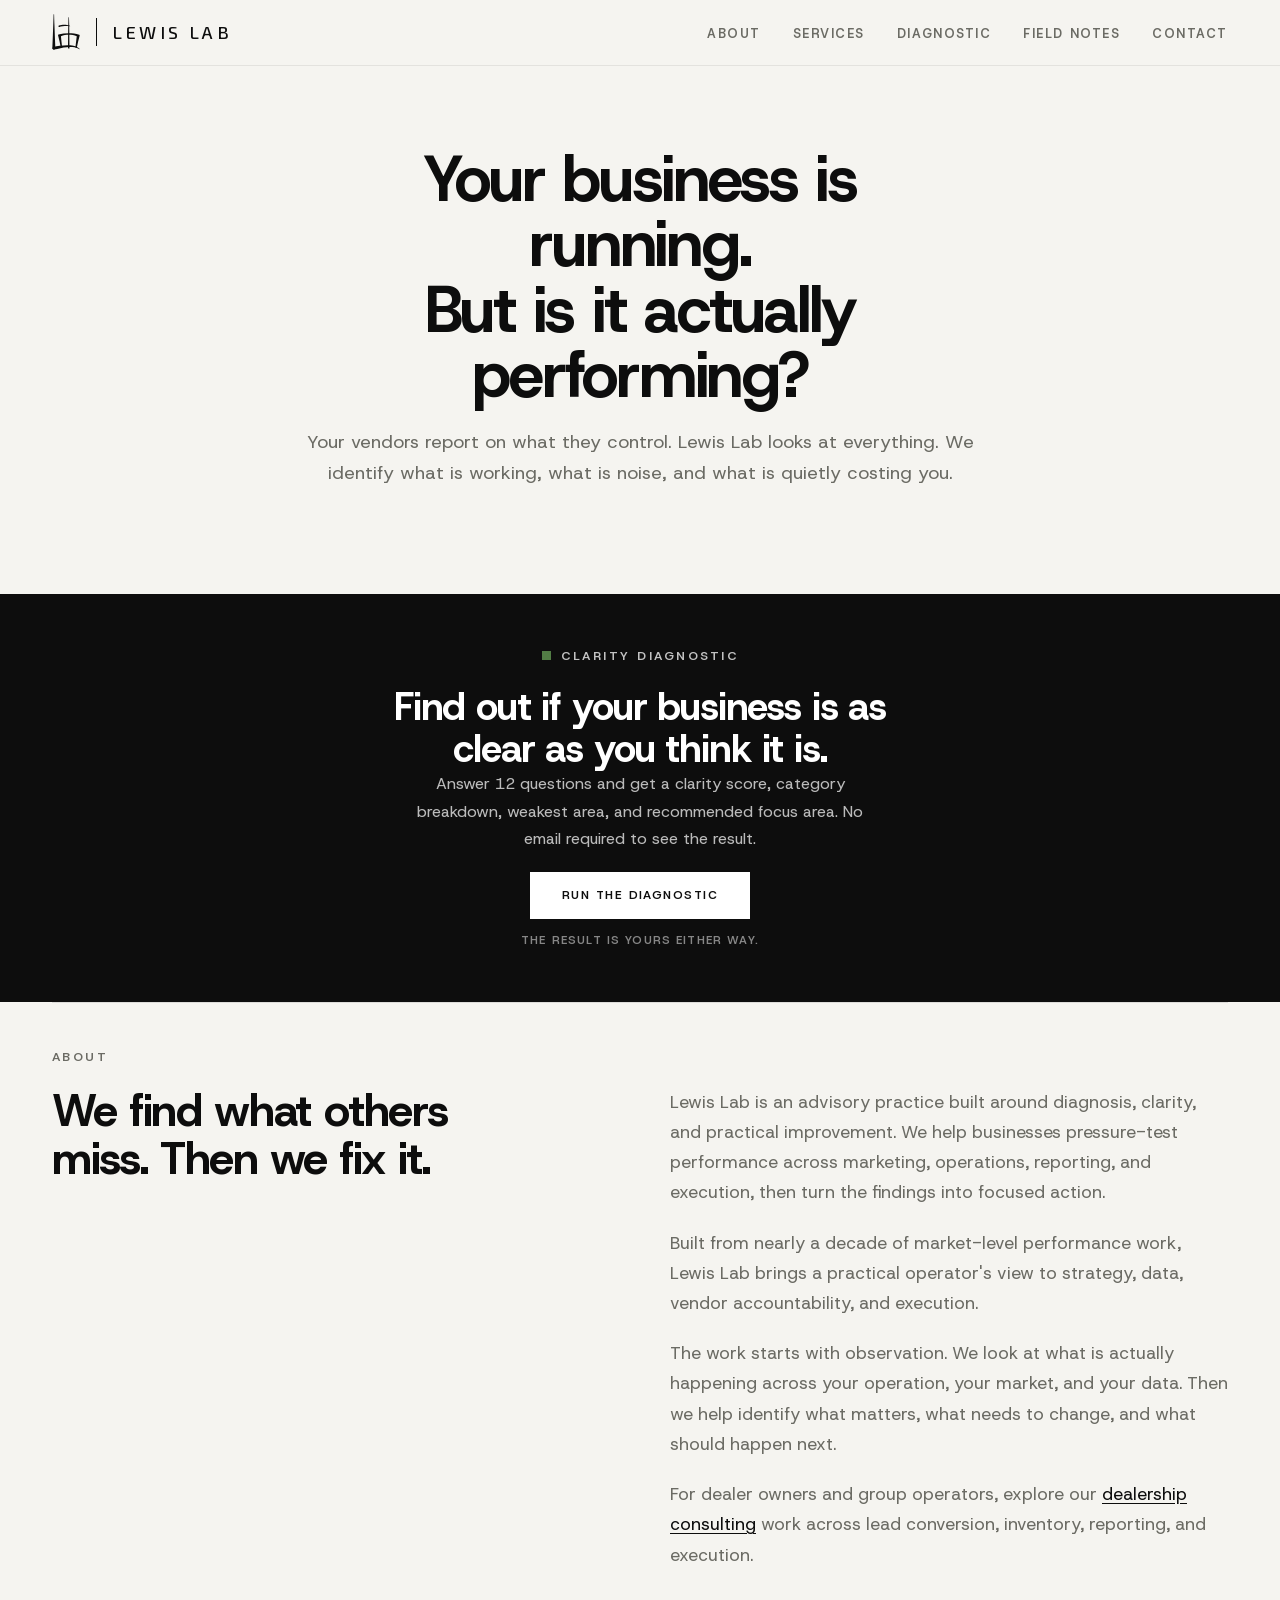
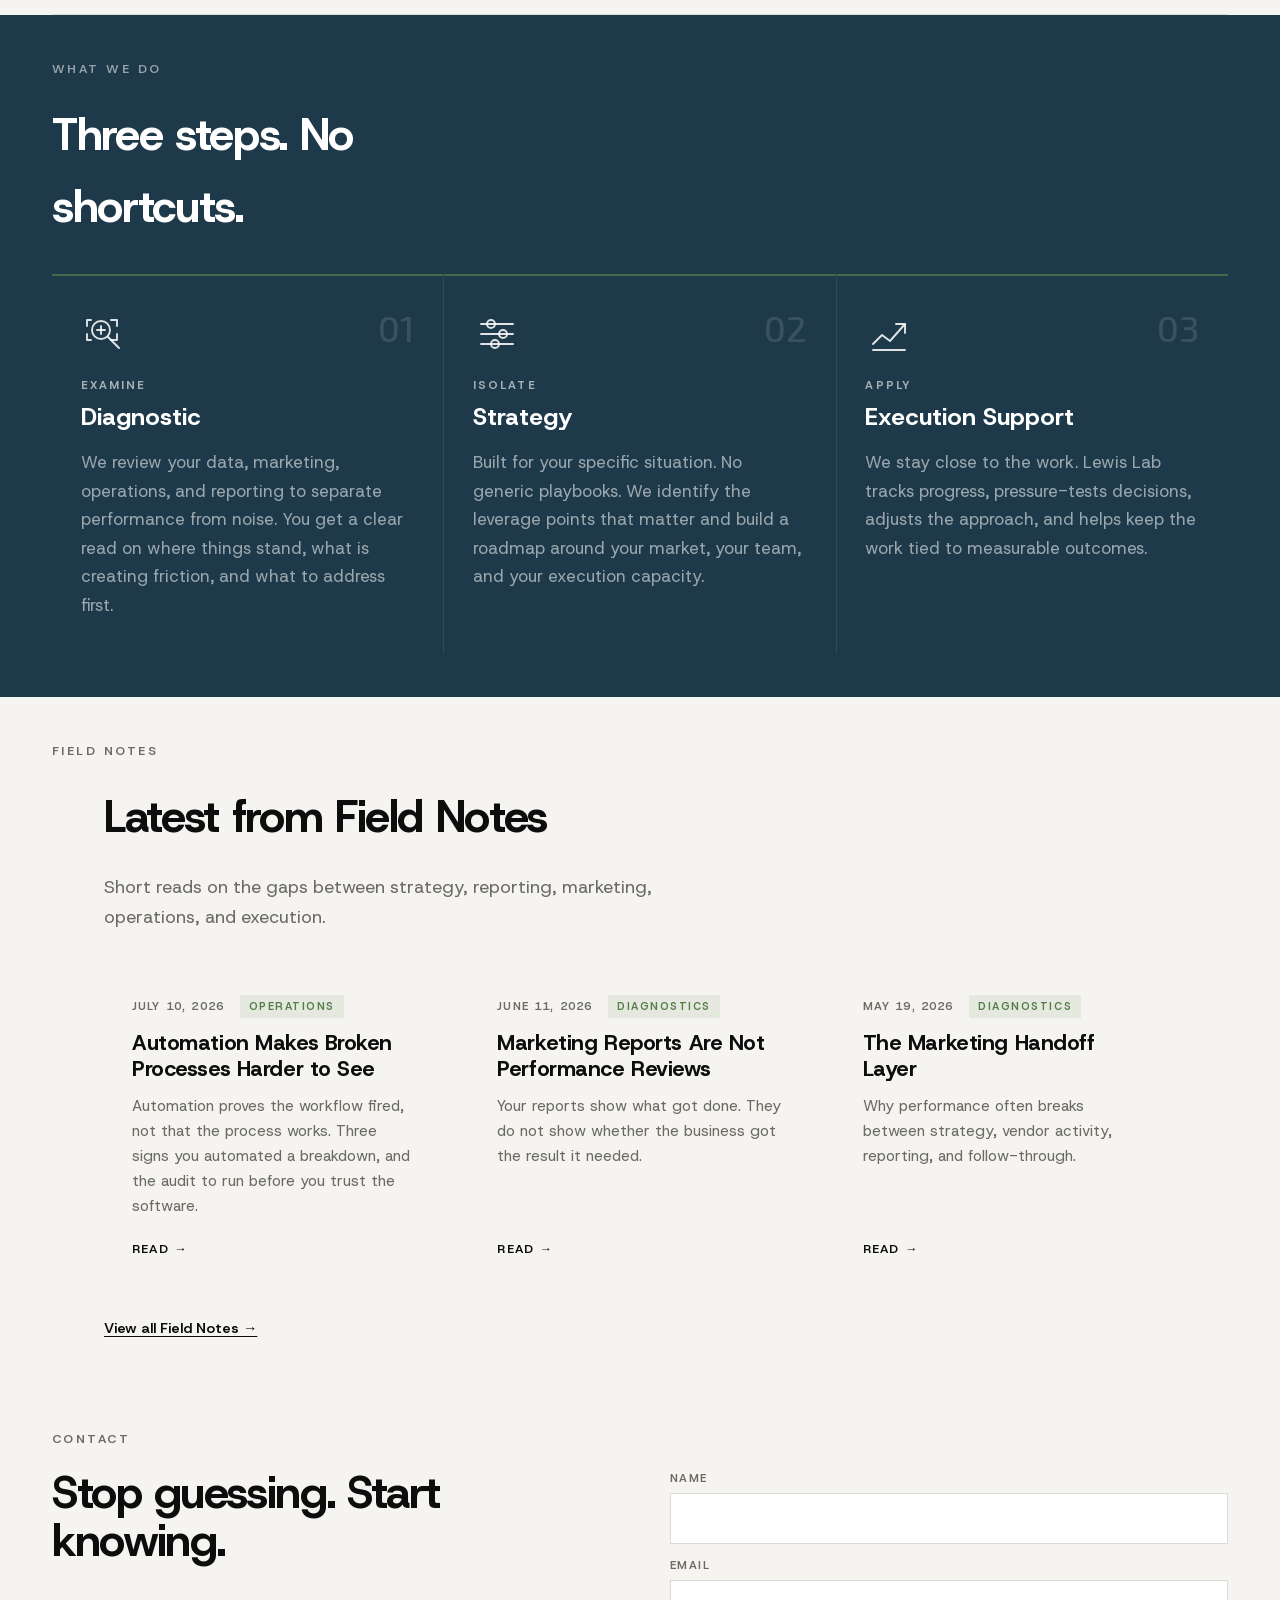
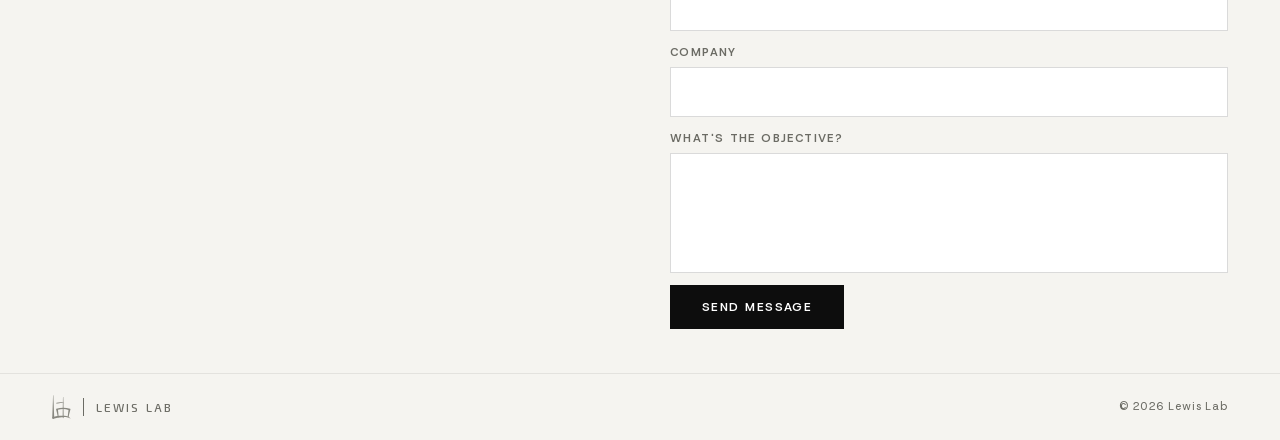
==== index.html @ ecd907cd "Publish CRM audit checklist and remove site-wide em dashes" ====
<!DOCTYPE html>
<html lang="en">
<head>
<!-- Google tag (gtag.js) -->
<script async src="https://www.googletagmanager.com/gtag/js?id=G-SXWQ0990PC"></script>
<script>
  window.dataLayer = window.dataLayer || [];
  function gtag(){dataLayer.push(arguments);}
  gtag('js', new Date());
  gtag('config', 'G-SXWQ0990PC');
</script>
  <meta charset="UTF-8" />
  <meta name="viewport" content="width=device-width, initial-scale=1.0" />

  <title>Lewis Lab | Performance Diagnostic Advisory</title>
  <link rel="canonical" href="https://www.lewislab.io/" />
  <link rel="icon" type="image/png" href="favicon.png" />
  <link rel="apple-touch-icon" href="apple-touch-icon.png" />
  <meta name="description" content="Lewis Lab is a performance diagnostic and advisory practice for multi-location businesses and dealer groups. We find what is limiting results, then help fix it." />

  <meta property="og:title" content="Lewis Lab" />
  <meta property="og:description" content="A sharper layer between vendor reports and real business performance." />
  <meta property="og:type" content="website" />
  <meta property="og:url" content="https://www.lewislab.io/" />
  <meta property="og:site_name" content="Lewis Lab" />
  <meta property="og:image" content="https://www.lewislab.io/og-image.png" />
  <meta property="og:image:width" content="1200" />
  <meta property="og:image:height" content="630" />

  <meta name="twitter:card" content="summary_large_image" />
  <meta name="twitter:title" content="Lewis Lab" />
  <meta name="twitter:description" content="A sharper layer between vendor reports and real business performance." />
  <meta name="twitter:image" content="https://www.lewislab.io/og-image.png" />

  <link rel="preload" href="/assets/fonts/host-grotesk-latin-v5.woff2" as="font" type="font/woff2" crossorigin />
  <link rel="stylesheet" href="styles.css" />

  <script type="application/ld+json">
  {
    "@context": "https://schema.org",
    "@graph": [
      {
        "@type": "Organization",
        "@id": "https://www.lewislab.io/#organization",
        "name": "Lewis Lab",
        "url": "https://www.lewislab.io/",
        "logo": {
          "@type": "ImageObject",
          "url": "https://www.lewislab.io/og-image.png"
        },
        "description": "Lewis Lab is a performance diagnostic advisory practice. We help businesses identify what is driving or limiting outcomes across strategy, marketing, operations, and commercial performance, and support execution once the priorities are clear.",
        "knowsAbout": [
          "Business performance diagnostics",
          "Marketing performance",
          "Commercial strategy",
          "Operational clarity",
          "Vendor assessment",
          "Reporting and attribution",
          "Customer acquisition",
          "Lead management"
        ],
        "hasOfferCatalog": {
          "@type": "OfferCatalog",
          "name": "Lewis Lab Services",
          "itemListElement": [
            {
              "@type": "Offer",
              "itemOffered": {
                "@type": "Service",
                "name": "Performance Diagnostic",
                "serviceType": "Performance Diagnostic",
                "description": "A structured diagnostic that identifies where performance is breaking down across marketing, operations, reporting, and commercial execution."
              }
            },
            {
              "@type": "Offer",
              "itemOffered": {
                "@type": "Service",
                "name": "Strategy Advisory",
                "serviceType": "Strategy Advisory",
                "description": "Advisory support to sharpen priorities, pressure-test vendor activity, and align strategy with actual business outcomes."
              }
            },
            {
              "@type": "Offer",
              "itemOffered": {
                "@type": "Service",
                "name": "Execution Support",
                "serviceType": "Execution Support",
                "description": "Ongoing support to help businesses act on what the diagnostic finds, including implementation guidance and performance monitoring."
              }
            }
          ]
        }
      },
      {
        "@type": "WebSite",
        "@id": "https://www.lewislab.io/#website",
        "name": "Lewis Lab",
        "url": "https://www.lewislab.io/",
        "publisher": {
          "@id": "https://www.lewislab.io/#organization"
        }
      },
      {
        "@type": "WebPage",
        "@id": "https://www.lewislab.io/#webpage",
        "url": "https://www.lewislab.io/",
        "name": "Lewis Lab | Performance Diagnostic Advisory",
        "description": "Lewis Lab is a performance diagnostic advisory practice. We help businesses identify what is driving or limiting outcomes across strategy, marketing, operations, and commercial performance.",
        "isPartOf": {
          "@id": "https://www.lewislab.io/#website"
        },
        "about": {
          "@id": "https://www.lewislab.io/#organization"
        }
      }
    ]
  }
  </script>
</head>
<body>

  <nav aria-label="Primary navigation">
    <a class="nav-logo" href="/">
      <svg class="nav-logo-mark" viewBox="0 0 543.88 699.28" xmlns="http://www.w3.org/2000/svg" aria-hidden="true">
        <path fill="#0D0D0D" d="M6.74,660.85c7.02-159.58,13.14-327.38,18.73-486.98,1.42-40.33,4.12-121.96,5.39-162.32.09-2.71,2.36-4.84,5.07-4.75,2.6.09,4.66,2.19,4.75,4.75,1.85,58.76,4.8,144.44,6.83,202.91,4.75,131.63,9.98,274.19,15.64,405.82l1.77,40.58c.7,16.07-11.75,29.66-27.82,30.37-16.96.84-31.19-13.41-30.37-30.37Z"/>
        <path fill="#0D0D0D" d="M314.56,666.42c-2.31-2.74-3.53-6.23-3.49-9.82,1.98-178.8,2.15-376.42,8.24-554.04.39-12.36.84-24.72,1.33-37.08.09-2.35,1.86-4.4,4.21-4.6,2.69-.23,4.92,1.85,5.02,4.41.49,12.42.94,24.85,1.34,37.27,4.48,129.96,5.91,279.08,6.86,410.02l1.44,149.1c-.47,17.13-13.09,18.83-24.96,4.74Z"/>
        <path fill="#0D0D0D" d="M454.91,651.13c4.17,1.43,19.13,5.58,24.47,7.25,1.86.59,1.94-.93,2.38-2.91,15.63-75.5,30.93-151.11,52.84-225.08,1.1-3.63,2.43-6.85,3.34-9.95,2.29-7.8-2.1-16.02-9.85-18.46-127.93-40.3-273.09-36.7-402.8-4.19-9.32,3.27-9.6,12.77-6.62,21.06,23.02,77.64,36,158.34,52.92,237.06,7.51-1.54,20.65-5.49,25.8-7.02-4.83-43.93-22.15-205.22-23.39-216.38,96.71-36.62,209.86-37.64,306.86,1.56l-25.94,217.06Z"/>
        <path fill="#0D0D0D" d="M133.89,224.09c51.72-19.11,148.16-22.55,199.22-1.15l3.2,1.41c.53.24,1.06.46,1.58.72,1.38.72,3.26,1.65,4.64,2.4,1.43.89,4.52,2.61,5.89,3.69.94.67,1.88,1.34,2.79,2.02,3.82,2.96.09,8.26-4.67,6.59l-.3-.11c-15.37-5.71-32.43-7.42-49.44-8.24-17.05-.73-34.29-.34-51.42.97-25.59,2-50.8,5.64-75.42,11.7-7.84,1.93-15.56,4.22-23.11,6.87-20.92,7.03-33.4-18.68-12.97-26.87Z"/>
        <path fill="#0D0D0D" d="M28.8,639.12c121.17-28.14,377.55-59.78,481.75,14.68,9.03,6.62,17.29,14.46,23.92,23.44,1.69,2.3,1.5,5.62-.74,7.39-1.87,1.48-4.41,1.45-6.23.14-6.47-4.85-13.12-9.12-20.2-12.92-65.83-33.13-146.59-31.24-218.57-25.84-41.72,3.54-83.27,9.57-124.44,17.19-41.07,7.69-81.96,16.79-122.2,27.91-14.28,4.01-29.11-4.34-33.1-18.62-4.14-14.68,4.94-29.97,19.8-33.37Z"/>
      </svg>
      <div class="nav-logo-divider"></div>
      <span class="nav-logo-text">Lewis Lab</span>
    </a>

    <ul class="nav-links">
      <li class="mobile-hide"><a href="#about">About</a></li>
      <li><a href="services.html">Services</a></li>
      <li><a href="diagnostic.html">Diagnostic</a></li>
      <li><a href="blog.html">Field Notes</a></li>
      <li><a href="#contact">Contact</a></li>
    </ul>
  </nav>

  <main>
    <section class="hero" aria-labelledby="hero-heading">
      <h1 class="hero-headline" id="hero-heading">
          <span class="desktop-line">Your business is running.</span>
          <span class="desktop-line">But is it actually performing?</span>

          <span class="mobile-line">Your business is</span>
          <span class="mobile-line">running.</span>
          <span class="mobile-line hero-question">But is it actually</span>
          <span class="mobile-line">performing?</span>
      </h1>
      <p class="hero-sub">Your vendors report on what they control. Lewis Lab looks at everything. We identify what is working, what is noise, and what is quietly costing you.</p>
    </section>

    <section class="diagnostic-feature" aria-labelledby="homepage-diagnostic-heading">
      <div class="diagnostic-feature-inner">
        <div>
          <p class="section-label">Clarity Diagnostic</p>
          <h2 class="diagnostic-feature-heading" id="homepage-diagnostic-heading">Find out if your business is as clear as you think it is.</h2>
          <p class="diagnostic-feature-body">Answer 12 questions and get a clarity score, category breakdown, weakest area, and recommended focus area. No email required to see the result.</p>
        </div>
        <div class="diagnostic-feature-cta-col">
          <a class="hero-cta" href="diagnostic.html">Run the Diagnostic</a>
          <span class="diagnostic-feature-note">The result is yours either way.</span>
        </div>
      </div>
    </section>

    <hr class="rule" />

    <section class="section reveal" id="about" aria-labelledby="about-heading">
      <p class="section-label">About</p>
      <div class="about-grid">
        <h2 class="about-heading" id="about-heading">We find what others miss. Then we fix it.</h2>
        <div class="about-body">
          <p>Lewis Lab is an advisory practice built around diagnosis, clarity, and practical improvement. We help businesses pressure-test performance across marketing, operations, reporting, and execution, then turn the findings into focused action.</p>
          <p>Built from nearly a decade of market-level performance work, Lewis Lab brings a practical operator's view to strategy, data, vendor accountability, and execution.</p>
          <p>The work starts with observation. We look at what is actually happening across your operation, your market, and your data. Then we help identify what matters, what needs to change, and what should happen next.</p>
          <p>For dealer owners and group operators, explore our <a class="context-link" href="dealership-consulting.html">dealership consulting</a> work across lead conversion, inventory, reporting, and execution.</p>
        </div>
      </div>
    </section>

    <hr class="rule" />

    <section class="services" id="services" aria-labelledby="services-heading">
      <div class="section">
        <p class="section-label services-intro-reveal">What We Do</p>
        <h2 class="services-heading services-intro-reveal" id="services-heading">Three steps. No shortcuts.</h2>
        <div class="services-grid">
          <article class="service-card reveal">
            <div class="service-topline reveal-piece">
              <div class="service-icon" aria-hidden="true">
                <svg viewBox="0 0 48 48">
                  <circle cx="20" cy="20" r="9"></circle>
                  <path d="M27 27 L38 38"></path>
                  <path d="M10 10 H6 V16"></path>
                  <path d="M30 10 H36 V16"></path>
                  <path d="M10 30 H6 V24"></path>
                  <path d="M30 30 H36 V24"></path>
                  <path d="M16 20 H24"></path>
                  <path d="M20 16 V24"></path>
                </svg>
              </div>
              <p class="service-num">01</p>
            </div>
            <p class="service-method reveal-piece">Examine</p>
            <h3 class="service-title reveal-piece">Diagnostic</h3>
            <p class="service-desc reveal-piece">We review your data, marketing, operations, and reporting to separate performance from noise. You get a clear read on where things stand, what is creating friction, and what to address first.</p>
          </article>

          <article class="service-card reveal">
            <div class="service-topline reveal-piece">
              <div class="service-icon" aria-hidden="true">
                <svg viewBox="0 0 48 48">
                  <path d="M8 14 H40"></path>
                  <path d="M8 24 H40"></path>
                  <path d="M8 34 H40"></path>
                  <circle cx="18" cy="14" r="4"></circle>
                  <circle cx="30" cy="24" r="4"></circle>
                  <circle cx="22" cy="34" r="4"></circle>
                </svg>
              </div>
              <p class="service-num">02</p>
            </div>
            <p class="service-method reveal-piece">Isolate</p>
            <h3 class="service-title reveal-piece">Strategy</h3>
            <p class="service-desc reveal-piece">Built for your specific situation. No generic playbooks. We identify the leverage points that matter and build a roadmap around your market, your team, and your execution capacity.</p>
          </article>

          <article class="service-card reveal">
            <div class="service-topline reveal-piece">
              <div class="service-icon" aria-hidden="true">
                <svg viewBox="0 0 48 48">
                  <path d="M8 34 L17 25 L25 31 L40 14"></path>
                  <path d="M31 14 H40 V23"></path>
                  <path d="M8 40 H40"></path>
                </svg>
              </div>
              <p class="service-num">03</p>
            </div>
            <p class="service-method reveal-piece">Apply</p>
            <h3 class="service-title reveal-piece">Execution Support</h3>
            <p class="service-desc reveal-piece">We stay close to the work. Lewis Lab tracks progress, pressure-tests decisions, adjusts the approach, and helps keep the work tied to measurable outcomes.</p>
          </article>
        </div>
      </div>
    </section>

    <section class="section" id="field-notes" aria-labelledby="field-notes-heading">
      <p class="section-label">Field Notes</p>
      <div class="ll-container">
        <h2 class="field-notes-heading" id="field-notes-heading">Latest from Field Notes</h2>
        <p class="ll-page-sub field-notes-intro">Short reads on the gaps between strategy, reporting, marketing, operations, and execution.</p>
        <div class="post-grid">
          <article class="post-card reveal">
            <a class="post-card-inner" href="/posts/automation-makes-broken-processes-harder-to-see.html">
              <div class="post-meta">
                <time datetime="2026-07-10">July 10, 2026</time>
                <span class="post-category">Operations</span>
              </div>
              <h3 class="post-title">Automation Makes Broken Processes Harder to See</h3>
              <p class="post-excerpt">Automation proves the workflow fired, not that the process works. Three signs you automated a breakdown, and the audit to run before you trust the software.</p>
              <span class="post-read-more" aria-hidden="true">Read &rarr;</span>
            </a>
          </article>
          <article class="post-card reveal">
            <a class="post-card-inner" href="/posts/marketing-reports-are-not-performance-reviews.html">
              <div class="post-meta">
                <time datetime="2026-06-11">June 11, 2026</time>
                <span class="post-category">Diagnostics</span>
              </div>
              <h3 class="post-title">Marketing Reports Are Not Performance Reviews</h3>
              <p class="post-excerpt">Your reports show what got done. They do not show whether the business got the result it needed.</p>
              <span class="post-read-more" aria-hidden="true">Read &rarr;</span>
            </a>
          </article>
          <article class="post-card reveal">
            <a class="post-card-inner" href="/posts/marketing-handoff-layer.html">
              <div class="post-meta">
                <time datetime="2026-05-19">May 19, 2026</time>
                <span class="post-category">Diagnostics</span>
              </div>
              <h3 class="post-title">The Marketing Handoff Layer</h3>
              <p class="post-excerpt">Why performance often breaks between strategy, vendor activity, reporting, and follow-through.</p>
              <span class="post-read-more" aria-hidden="true">Read &rarr;</span>
            </a>
          </article>
        </div>
        <p class="field-notes-cta-wrap"><a class="field-notes-cta" href="/blog.html">View all Field Notes &rarr;</a></p>
      </div>
    </section>

    <section class="section" id="contact" aria-labelledby="contact-heading">
      <p class="section-label">Contact</p>
      <div class="contact-grid contact-reveal">
        <h2 class="contact-heading" id="contact-heading">Stop guessing. Start knowing.</h2>
        <form class="contact-form" action="https://api.web3forms.com/submit" method="POST">
          <input type="hidden" name="access_key" value="22defc91-7e99-48cc-9825-85feae08815f">
          <input type="hidden" name="subject" value="New Lewis Lab inquiry">
          <input type="checkbox" name="botcheck" class="hidden" style="display:none;">
          <input type="hidden" name="redirect" value="https://www.lewislab.io/thanks.html">
          <div class="contact-field">
            <label for="name">Name</label>
            <input id="name" name="name" type="text" required />
          </div>

          <div class="contact-field">
            <label for="email">Email</label>
            <input id="email" name="email" type="email" required />
          </div>

          <div class="contact-field">
            <label for="company">Company</label>
            <input id="company" name="company" type="text" />
          </div>

          <div class="contact-field">
            <label for="objective">What's the objective?</label>
            <textarea id="objective" name="objective"></textarea>
          </div>

          <button type="submit">Send message</button>
        </form>
      </div>
    </section>
  </main>

  <footer>
    <div class="footer-logo">
      <svg class="footer-logo-mark" viewBox="0 0 543.88 699.28" xmlns="http://www.w3.org/2000/svg" aria-hidden="true">
        <path fill="#888880" d="M6.74,660.85c7.02-159.58,13.14-327.38,18.73-486.98,1.42-40.33,4.12-121.96,5.39-162.32.09-2.71,2.36-4.84,5.07-4.75,2.6.09,4.66,2.19,4.75,4.75,1.85,58.76,4.8,144.44,6.83,202.91,4.75,131.63,9.98,274.19,15.64,405.82l1.77,40.58c.7,16.07-11.75,29.66-27.82,30.37-16.96.84-31.19-13.41-30.37-30.37Z"/>
        <path fill="#888880" d="M314.56,666.42c-2.31-2.74-3.53-6.23-3.49-9.82,1.98-178.8,2.15-376.42,8.24-554.04.39-12.36.84-24.72,1.33-37.08.09-2.35,1.86-4.4,4.21-4.6,2.69-.23,4.92,1.85,5.02,4.41.49,12.42.94,24.85,1.34,37.27,4.48,129.96,5.91,279.08,6.86,410.02l1.44,149.1c-.47,17.13-13.09,18.83-24.96,4.74Z"/>
        <path fill="#888880" d="M454.91,651.13c4.17,1.43,19.13,5.58,24.47,7.25,1.86.59,1.94-.93,2.38-2.91,15.63-75.5,30.93-151.11,52.84-225.08,1.1-3.63,2.43-6.85,3.34-9.95,2.29-7.8-2.1-16.02-9.85-18.46-127.93-40.3-273.09-36.7-402.8-4.19-9.32,3.27-9.6,12.77-6.62,21.06,23.02,77.64,36,158.34,52.92,237.06,7.51-1.54,20.65-5.49,25.8-7.02-4.83-43.93-22.15-205.22-23.39-216.38,96.71-36.62,209.86-37.64,306.86,1.56l-25.94,217.06Z"/>
        <path fill="#888880" d="M133.89,224.09c51.72-19.11,148.16-22.55,199.22-1.15l3.2,1.41c.53.24,1.06.46,1.58.72,1.38.72,3.26,1.65,4.64,2.4,1.43.89,4.52,2.61,5.89,3.69.94.67,1.88,1.34,2.79,2.02,3.82,2.96.09,8.26-4.67,6.59l-.3-.11c-15.37-5.71-32.43-7.42-49.44-8.24-17.05-.73-34.29-.34-51.42.97-25.59,2-50.8,5.64-75.42,11.7-7.84,1.93-15.56,4.22-23.11,6.87-20.92,7.03-33.4-18.68-12.97-26.87Z"/>
        <path fill="#888880" d="M28.8,639.12c121.17-28.14,377.55-59.78,481.75,14.68,9.03,6.62,17.29,14.46,23.92,23.44,1.69,2.3,1.5,5.62-.74,7.39-1.87,1.48-4.41,1.45-6.23.14-6.47-4.85-13.12-9.12-20.2-12.92-65.83-33.13-146.59-31.24-218.57-25.84-41.72,3.54-83.27,9.57-124.44,17.19-41.07,7.69-81.96,16.79-122.2,27.91-14.28,4.01-29.11-4.34-33.1-18.62-4.14-14.68,4.94-29.97,19.8-33.37Z"/>
      </svg>
      <div class="footer-logo-divider"></div>
      <span class="footer-logo-text">Lewis Lab</span>
    </div>
    <span>&copy; 2026 Lewis Lab</span>
  </footer>

  <script>
    const revealItems = document.querySelectorAll('.reveal, .services-intro-reveal, .contact-reveal');

    const revealObserver = new IntersectionObserver((entries) => {
      entries.forEach((entry) => {
        if (entry.isIntersecting) {
          entry.target.classList.add('is-visible');
          revealObserver.unobserve(entry.target);
        }
      });
    }, { threshold: 0.12 });

    revealItems.forEach((item) => revealObserver.observe(item));

    // GA4: lead_submit_home
    (function() {
      function fireEvent(name, params) {
        if (typeof gtag === 'function') {
          gtag('event', name, params || {});
        }
      }

      var form = document.querySelector('.contact-form');
      if (form && !form.dataset.gaAttached) {
        form.dataset.gaAttached = '1';
        form.addEventListener('submit', function() {
          fireEvent('lead_submit_home');
        });
      }
    })();
  </script>

</body>
</html>
---- styles.css ----
/* ============================================================
   Lewis Lab: Shared Stylesheet
   styles.css
   Root-level pages: <link rel="stylesheet" href="styles.css">
   Post pages (/posts/): <link rel="stylesheet" href="../styles.css">
   ============================================================ */


/* Serve the existing variable fonts locally, without a third-party stylesheet. */
@font-face {
  font-family: "Host Grotesk";
  font-style: normal;
  font-weight: 400 700;
  font-display: swap;
  src: url("/assets/fonts/host-grotesk-latin-v5.woff2") format("woff2");
}

@font-face {
  font-family: "Exo 2";
  font-style: normal;
  font-weight: 400 700;
  font-display: swap;
  src: url("/assets/fonts/exo-2-latin-v26.woff2") format("woff2");
}

/* ── RESET ── */
*, *::before, *::after {
  box-sizing: border-box;
  margin: 0;
  padding: 0;
}


/* ── TOKENS ── */
:root {
  --ink:       #0D0D0D;
  --moss:      #527D45;
  --prussian:  #1E3A4A;
  --parchment: #F5F4F0;
  --stone:     #6B6B64;
  --white:     #FFFFFF;
  --display:   "Host Grotesk", "Helvetica Neue", Helvetica, Arial, sans-serif;
  --body:      "Host Grotesk", sans-serif;
  --wordmark:  "Exo 2", sans-serif;
  --pad:       3.25rem;
}


/* ── BASE ── */
html {
  font-size: 16px;
  scroll-behavior: smooth;
  scroll-padding-top: 4rem;
  -webkit-font-smoothing: antialiased;
  -moz-osx-font-smoothing: grayscale;
}

body {
  background: var(--parchment);
  color: var(--ink);
  font-family: var(--body);
  font-weight: 400;
  line-height: 1.6;
  -webkit-font-smoothing: antialiased;
}


/* ── NAV ── */
nav {
  position: fixed;
  top: 0; left: 0; right: 0;
  z-index: 100;
  background: var(--parchment);
  border-bottom: 1px solid rgba(13,13,13,0.08);
  padding: 0.9rem var(--pad);
  display: flex;
  align-items: center;
  justify-content: space-between;
}

.nav-logo {
  display: flex;
  align-items: center;
  gap: 0;
  text-decoration: none;
  flex-shrink: 0;
}

.nav-logo-mark {
  height: 36px;
  width: auto;
  display: block;
  flex-shrink: 0;
}

.nav-logo-divider {
  width: 1px;
  height: 28px;
  background: var(--ink);
  margin: 0 16px;
  flex-shrink: 0;
}

.nav-logo-text {
  font-family: var(--wordmark);
  font-weight: 500;
  font-size: 18px;
  letter-spacing: 0.2em;
  text-transform: uppercase;
  color: var(--ink);
  line-height: 1;
  white-space: nowrap;
}

.nav-links {
  display: flex;
  gap: 2rem;
  list-style: none;
  align-items: center;
}

.nav-links a {
  position: relative;
  font-family: var(--body);
  font-size: 0.8rem;
  font-weight: 600;
  letter-spacing: 0.12em;
  text-transform: uppercase;
  color: var(--stone);
  text-decoration: none;
  transition: color 0.2s;
}

.nav-links a::after {
  content: "";
  position: absolute;
  left: 0;
  right: 0;
  bottom: -0.35rem;
  height: 1px;
  background: var(--ink);
  transform: scaleX(0);
  transform-origin: center;
  transition: transform 0.2s ease;
}

.nav-links a:hover,
.nav-links a:focus {
  color: var(--ink);
}

.nav-links a:hover::after,
.nav-links a:focus::after {
  transform: scaleX(1);
}

.nav-links a[aria-current="page"] { color: var(--ink); }
.nav-links a[aria-current="page"]::after { transform: scaleX(1); }

/* Desktop: About is visible */
.mobile-hide { display: inline; }


/* ── FOOTER ── */
footer {
  padding: 1.3rem var(--pad);
  border-top: 1px solid rgba(13,13,13,0.08);
  display: flex;
  justify-content: space-between;
  align-items: center;
}

.footer-logo {
  display: flex;
  align-items: center;
}

.footer-logo-mark {
  height: 24px;
  width: auto;
  display: block;
}

.footer-logo-divider {
  width: 1px;
  height: 18px;
  background: var(--stone);
  margin: 0 12px;
}

.footer-logo-text {
  font-family: var(--wordmark);
  font-weight: 500;
  font-size: 12px;
  letter-spacing: 0.18em;
  text-transform: uppercase;
  color: var(--stone);
}

footer span {
  font-size: 0.7rem;
  color: var(--stone);
  letter-spacing: 0.08em;
}


/* ── SECTION / LAYOUT ── */
.section {
  padding: 2.75rem var(--pad);
}

.rule {
  border: none;
  border-top: 1px solid rgba(13,13,13,0.1);
  margin: 0 var(--pad);
}


/* ── TYPOGRAPHY ── */
.context-link {
  color: var(--ink);
  text-underline-offset: 0.2em;
}

.context-link:hover { color: var(--moss); }

.section-label {
  font-family: var(--body);
  font-size: 0.78rem;
  font-weight: 600;
  letter-spacing: 0.2em;
  text-transform: uppercase;
  color: var(--stone);
  margin-bottom: 1.25rem;
}


/* ── BUTTONS / CTA ── */
.hero-cta,
.page-hero-cta,
.post-cta {
  display: inline-block;
  font-family: var(--body);
  font-size: 0.75rem;
  font-weight: 600;
  letter-spacing: 0.12em;
  text-transform: uppercase;
  color: var(--white);
  background: var(--ink);
  padding: 0.875rem 2rem;
  text-decoration: none;
  white-space: nowrap;
  transition: background 0.2s;
}

.hero-cta:hover,
.hero-cta:focus,
.hero-cta:active,
.page-hero-cta:hover,
.page-hero-cta:focus,
.post-cta:hover,
.post-cta:focus,
.post-cta:active {
  background: var(--moss);
}

.post-cta {
  margin-top: 0.5rem;
}

.contact-form button {
  font-family: var(--body);
  font-size: 0.75rem;
  font-weight: 600;
  letter-spacing: 0.12em;
  text-transform: uppercase;
  color: var(--white);
  background: var(--ink);
  border: none;
  padding: 0.875rem 2rem;
  cursor: pointer;
  transition: background 0.2s;
  align-self: flex-start;
  white-space: nowrap;
}

.contact-form button:hover,
.contact-form button:focus,
.contact-form button:active {
  background: var(--moss);
}


/* ── CONTACT FORM ── */
.contact-grid {
  display: grid;
  grid-template-columns: 1fr 1fr;
  gap: 3.75rem;
  align-items: start;
}

.contact-heading {
  font-family: var(--display);
  font-size: clamp(2rem, 3.5vw, 3.5rem);
  font-weight: 700;
  line-height: 1.08;
  letter-spacing: -0.03em;
}

.contact-sub {
  font-size: 1.05rem;
  color: var(--stone);
  line-height: 1.7;
  margin-top: 1rem;
}

.contact-form {
  display: flex;
  flex-direction: column;
  gap: 0.75rem;
}

.contact-form label {
  display: block;
  font-size: 0.72rem;
  font-weight: 600;
  letter-spacing: 0.12em;
  text-transform: uppercase;
  color: var(--stone);
  margin-bottom: 0.35rem;
}

.contact-field {
  display: flex;
  flex-direction: column;
}

.contact-form input,
.contact-form textarea {
  font-family: var(--body);
  font-size: 0.9rem;
  color: var(--ink);
  background: var(--white);
  border: 1.5px solid rgba(13,13,13,0.15);
  padding: 0.9rem 1.1rem;
  outline: none;
  width: 100%;
  transition: border-color 0.2s;
  resize: none;
}

.contact-form input:focus,
.contact-form textarea:focus {
  border-color: var(--ink);
}

.contact-form textarea {
  min-height: 120px;
}


/* ── REVEAL / SCROLL ANIMATIONS ── */
.reveal {
  opacity: 0;
  transform: translateY(18px);
  transition: opacity 0.45s ease, transform 0.45s ease;
}

.reveal.is-visible {
  opacity: 1;
  transform: translateY(0);
}

.reveal-piece {
  opacity: 0;
  transform: translateY(10px);
  transition: opacity 0.42s ease, transform 0.42s ease;
}

.service-card.is-visible .reveal-piece {
  opacity: 1;
  transform: translateY(0);
}

.service-card.is-visible .reveal-piece:nth-child(1) { transition-delay: 0.08s; }
.service-card.is-visible .reveal-piece:nth-child(2) { transition-delay: 0.18s; }
.service-card.is-visible .reveal-piece:nth-child(3) { transition-delay: 0.28s; }
.service-card.is-visible .reveal-piece:nth-child(4) { transition-delay: 0.38s; }

.services-grid .service-card:nth-child(2) { transition-delay: 0.10s; }
.services-grid .service-card:nth-child(3) { transition-delay: 0.20s; }

.contact-reveal {
  opacity: 0;
  transform: translateY(24px);
  transition: opacity 0.7s ease, transform 0.7s ease;
}

.contact-reveal.is-visible {
  opacity: 1;
  transform: translateY(0);
}

.services-intro-reveal {
  opacity: 0;
  transform: translateY(18px);
  transition: opacity 0.45s ease, transform 0.45s ease;
}

.services-intro-reveal.is-visible {
  opacity: 1;
  transform: translateY(0);
}


/* ── INTERNAL PAGE LAYOUT SYSTEM ── */
.internal-page main {
  padding-top: 4.5rem;
}

.ll-container {
  max-width: 72rem;
  width: calc(100% - 2 * var(--pad));
  margin-left: auto;
  margin-right: auto;
}

.ll-page-hero {
  padding: 3.5rem 0 3rem;
  max-width: 56rem;
}

.ll-page-label {
  font-family: var(--body);
  font-size: 0.78rem;
  font-weight: 600;
  letter-spacing: 0.2em;
  text-transform: uppercase;
  color: var(--stone);
  margin-bottom: 1.25rem;
}

.ll-page-title {
  font-family: var(--display);
  font-size: clamp(2.4rem, 4vw, 4.25rem);
  font-weight: 700;
  line-height: 1.04;
  letter-spacing: -0.035em;
  color: var(--ink);
  max-width: 20ch;
  margin-bottom: 1.5rem;
}

.ll-page-sub {
  font-size: 1.1rem;
  color: var(--stone);
  line-height: 1.7;
  max-width: 52ch;
  margin-bottom: 2rem;
}

.ll-page-rule {
  border: none;
  border-top: 1px solid rgba(13,13,13,0.1);
  max-width: 72rem;
  width: calc(100% - 2 * var(--pad));
  margin-left: auto;
  margin-right: auto;
}

.ll-section {
  padding: 4rem 0;
}

@media (max-width: 768px) {
  .ll-page-hero {
    padding: 3rem 0 2.5rem;
  }
  .ll-section {
    padding: 2rem 0 4rem;
  }
}

/* ── BLOG LISTING ── */
.page-header {
  padding: 7rem var(--pad) 3rem;
  border-bottom: 1px solid rgba(13,13,13,0.1);
}

.page-header .section-label {
  font-size: 0.78rem;
  margin-bottom: 1.25rem;
}

.page-header h1 {
  font-family: var(--display);
  font-size: clamp(2rem, 3.5vw, 3.5rem);
  font-weight: 700;
  line-height: 1.08;
  letter-spacing: -0.03em;
  color: var(--ink);
  max-width: 24ch;
  margin-bottom: 0;
}

.page-header p {
  font-size: 1.1rem;
  color: var(--stone);
  line-height: 1.65;
  max-width: 52ch;
}

.blog-section {
  padding: 3.5rem var(--pad) 5rem;
}

.post-grid {
  display: grid;
  grid-template-columns: repeat(3, 1fr);
  gap: 2px;
  background: rgba(13,13,13,0.08);
}

@media (min-width: 769px) {
  .post-grid {
    grid-template-columns: repeat(2, 1fr);
  }
}

.post-card { background: var(--parchment); }

.post-card-inner {
  display: flex;
  flex-direction: column;
  gap: 0.75rem;
  padding: 2rem 1.75rem;
  text-decoration: none;
  color: inherit;
  height: 100%;
  border-top: 2px solid transparent;
  transition: border-color 0.2s ease, background 0.2s ease;
}

.post-card-inner:hover {
  border-color: var(--moss);
  background: var(--white);
}

.post-meta {
  display: flex;
  align-items: center;
  gap: 1rem;
}

.post-meta time {
  font-size: 0.72rem;
  font-weight: 600;
  letter-spacing: 0.1em;
  text-transform: uppercase;
  color: var(--stone);
}

.post-category {
  font-size: 0.68rem;
  font-weight: 600;
  letter-spacing: 0.14em;
  text-transform: uppercase;
  color: var(--moss);
  background: rgba(82,125,69,0.1);
  padding: 0.2rem 0.55rem;
}

.post-title {
  font-family: var(--display);
  font-size: 1.35rem;
  font-weight: 700;
  line-height: 1.2;
  letter-spacing: -0.02em;
  color: var(--ink);
}

.post-excerpt {
  font-size: 0.95rem;
  color: var(--stone);
  line-height: 1.65;
  flex: 1;
}

.post-read-more {
  font-size: 0.78rem;
  font-weight: 600;
  letter-spacing: 0.1em;
  text-transform: uppercase;
  color: var(--ink);
  margin-top: 0.5rem;
}


/* ── BLOG POST TEMPLATE ── */
.post-header {
  padding: 7rem var(--pad) 3rem;
  max-width: 780px;
  margin: 0 auto;
}

/* .post-meta defined above (shared with listing) */

.post-header .post-meta {
  margin-bottom: 1.5rem;
}

/* post-title in post context (larger than listing context) */
.post-header .post-title {
  font-size: clamp(2.25rem, 4.5vw, 3.75rem);
  line-height: 1.06;
  letter-spacing: -0.035em;
  margin-bottom: 1.25rem;
}

.post-dek {
  font-size: 1.2rem;
  color: var(--stone);
  line-height: 1.6;
  max-width: 58ch;
}

.post-header .post-author {
  font-size: 0.8rem;
  line-height: 1.4;
  color: var(--stone);
  font-weight: 600;
  letter-spacing: 0.08em;
  margin-top: -0.75rem;
  margin-bottom: 1.25rem;
}

.post-rule {
  border: none;
  border-top: 1px solid rgba(13,13,13,0.1);
  max-width: 780px;
  margin: 0 auto;
}

.post-body {
  padding: 3rem var(--pad) 5rem;
  max-width: 780px;
  margin: 0 auto;
}

.post-body p {
  font-size: 1.1rem;
  line-height: 1.8;
  color: var(--ink);
  margin-bottom: 1.75rem;
}

.post-body p:last-child { margin-bottom: 0; }

.post-body strong {
  font-weight: 700;
  color: var(--ink);
}

.post-body h2 {
  font-family: var(--display);
  font-size: 1.45rem;
  font-weight: 700;
  line-height: 1.2;
  letter-spacing: -0.02em;
  color: var(--ink);
  margin-top: 2.75rem;
  margin-bottom: 1rem;
}

.post-body a:not(.post-cta) {
  color: var(--moss);
  text-decoration: underline;
  text-decoration-thickness: 1px;
  text-underline-offset: 0.16em;
}

.post-body a:not(.post-cta):hover,
.post-body a:not(.post-cta):focus {
  color: var(--prussian);
  text-decoration-color: var(--prussian);
}

.post-body a[target="_blank"]:not(.post-cta) {
  color: var(--ink);
  text-decoration-color: rgba(13, 13, 13, 0.45);
}

.post-body a[target="_blank"]:not(.post-cta):hover,
.post-body a[target="_blank"]:not(.post-cta):focus {
  color: var(--moss);
  text-decoration-color: var(--moss);
}

.post-body .post-cta {
  color: var(--white);
  text-decoration: none;
  max-width: 100%;
  white-space: normal;
  text-align: center;
}

.post-body .post-cta:hover,
.post-body .post-cta:focus,
.post-body .post-cta:active {
  color: var(--white);
  text-decoration: none;
}

.stat-callout {
  border-left: 3px solid var(--moss);
  padding: 1.25rem 1.5rem;
  margin: 2.25rem 0;
  background: rgba(82,125,69,0.06);
}

.stat-callout p {
  font-size: 1.35rem;
  font-weight: 700;
  line-height: 1.4;
  color: var(--ink);
  margin-bottom: 0;
}

.stat-callout span {
  display: block;
  font-size: 0.8rem;
  font-weight: 600;
  letter-spacing: 0.1em;
  text-transform: uppercase;
  color: var(--stone);
  margin-top: 0.4rem;
}

.stat-callout .callout-source {
  text-transform: none;
  letter-spacing: 0.02em;
  font-weight: 500;
  color: var(--stone);
}

.diagnostic-box {
  border: 1.5px solid rgba(13,13,13,0.12);
  padding: 2rem;
  margin: 2.5rem 0;
  background: var(--white);
}

.diagnostic-box p.box-label {
  font-size: 0.72rem;
  font-weight: 600;
  letter-spacing: 0.18em;
  text-transform: uppercase;
  color: var(--moss);
  margin-bottom: 1rem;
}

.diagnostic-box ol {
  list-style: none;
  counter-reset: diag;
  display: flex;
  flex-direction: column;
  gap: 1rem;
}

.diagnostic-box ol li {
  counter-increment: diag;
  display: flex;
  gap: 1rem;
  font-size: 1rem;
  line-height: 1.6;
  color: var(--ink);
}

.diagnostic-box ol li::before {
  content: counter(diag);
  font-family: var(--wordmark);
  font-size: 1.1rem;
  font-weight: 600;
  color: var(--stone);
  flex-shrink: 0;
  width: 1.5rem;
  padding-top: 0.05rem;
}

.source-note {
  border-top: 1px solid rgba(13,13,13,0.12);
  margin-top: 3rem;
  padding-top: 1.5rem;
}

.source-note p.source-label {
  font-size: 0.72rem;
  font-weight: 600;
  letter-spacing: 0.18em;
  text-transform: uppercase;
  color: var(--stone);
  margin-bottom: 0.9rem;
}

.source-note ul {
  display: flex;
  flex-direction: column;
  gap: 0.7rem;
  list-style: none;
}

.source-note li {
  font-size: 0.92rem;
  line-height: 1.55;
  color: var(--stone);
}

.source-note a {
  color: var(--ink);
  text-decoration: underline;
  text-decoration-thickness: 1px;
  text-underline-offset: 0.18em;
}

.source-note a:hover { color: var(--moss); }

.back-link {
  display: block;
  font-size: 0.78rem;
  font-weight: 600;
  letter-spacing: 0.1em;
  text-transform: uppercase;
  color: var(--stone);
  text-decoration: none;
  padding: 2rem var(--pad) 0;
  transition: color 0.2s;
}

.back-link:hover { color: var(--ink); }


/* ── RESPONSIVE: 768px ── */
@media (max-width: 768px) {
  :root { --pad: 1.5rem; }

  nav {
    padding: 0.85rem 1.2rem;
  }

  .nav-logo-mark  { height: 28px; }

  .nav-logo-text  {
    font-size: 14px;
    letter-spacing: 0.15em;
  }

  .nav-logo-divider {
    margin: 0 10px;
    height: 22px;
  }

  .nav-links {
    gap: 0.7rem;
  }

  .nav-links a {
    font-size: 0.64rem;
    letter-spacing: 0.07em;
  }

  .nav-links a::after {
    display: none;
  }

  footer {
    flex-direction: column;
    gap: 0.75rem;
    text-align: center;
  }

  .contact-grid {
    grid-template-columns: 1fr;
    gap: 2rem;
  }

  .contact-form input,
  .contact-form textarea {
    padding: 0.8rem 1rem;
  }

  .page-header {
    padding: 7.5rem var(--pad) 2rem;
  }

  .blog-section {
    padding: 0 0 4rem;
  }

  .post-grid {
    display: block;
    background: none;
    gap: 0;
    border-top: 1px solid rgba(13,13,13,0.1);
  }

  .post-card {
    background: none;
    border-bottom: 1px solid rgba(13,13,13,0.1);
  }

  .post-card-inner {
    padding: 1.5rem var(--pad);
    border-top: none;
    gap: 0.6rem;
  }

  .post-card-inner:hover {
    background: none;
    border-color: transparent;
  }

  .post-read-more {
    color: var(--moss);
  }

  .post-header {
    padding: 5.5rem var(--pad) 2.25rem;
  }

  .post-body {
    padding: 2.5rem var(--pad) 4rem;
  }

  .post-body p { font-size: 1rem; }

  .stat-callout p { font-size: 1.15rem; }
}


/* ── RESPONSIVE: 640px ── */
@media (max-width: 640px) {
  /* Hide About on mobile */
  .mobile-hide {
    display: none;
  }

  nav {
    flex-direction: column;
    align-items: flex-start;
    gap: 0.72rem;
    padding: 0.85rem 0.95rem 0.75rem;
  }

  .nav-links {
    width: 100%;
    justify-content: space-between;
    gap: 0.55rem;
  }

  .nav-links a {
    font-size: 0.62rem;
    letter-spacing: 0.065em;
    white-space: nowrap;
  }
}


/* ── RESPONSIVE: 430px ── */
@media (max-width: 430px) {
  nav {
    padding-left: 0.95rem;
    padding-right: 0.95rem;
  }

  .nav-logo-mark {
    height: 27px;
  }

  .nav-logo-divider {
    margin: 0 8px;
    height: 21px;
  }

  .nav-logo-text {
    font-size: 13px;
    letter-spacing: 0.13em;
  }

  .nav-links {
    gap: 0.68rem;
  }

  .nav-links a {
    font-size: 0.63rem;
    letter-spacing: 0.06em;
  }
}


/* ════════════════════════════════════════════════
   INDEX PAGE: homepage-specific styles
   ════════════════════════════════════════════════ */


.hero {
  padding: 7rem var(--pad) 2.75rem;
  min-height: min(620px, 66vh);
  display: flex;
  flex-direction: column;
  justify-content: center;
  align-items: center;
  text-align: center;
}

.hero-headline {
  font-family: var(--display);
  font-size: clamp(3rem, 5vw, 5.35rem);
  font-weight: 700;
  line-height: 1.02;
  letter-spacing: -0.035em;
  color: var(--ink);
  max-width: 14.5ch;
  margin: 0 auto 1.25rem;
}

.hero-headline .desktop-line { display: block; }
.hero-headline .mobile-line  { display: none; }

.hero-sub {
  font-size: 1.15rem;
  color: var(--stone);
  line-height: 1.65;
  max-width: 56ch;
  margin: 0 auto 1.75rem;
}

.about-grid {
  display: grid;
  grid-template-columns: 1fr 1fr;
  gap: 3.75rem;
  align-items: start;
}

.about-heading {
  font-family: var(--display);
  font-size: clamp(2rem, 3.5vw, 3.5rem);
  font-weight: 700;
  line-height: 1.08;
  letter-spacing: -0.03em;
  max-width: 14ch;
}

.about-body {
  font-size: 1.08rem;
  color: var(--stone);
  line-height: 1.75;
}

.about-body p + p { margin-top: 1.25rem; }

.services {
  background: var(--prussian);
  color: var(--white);
}

.services .section-label {
  color: rgba(255,255,255,0.53);
}

.services-heading {
  font-family: var(--display);
  font-size: clamp(2rem, 3.5vw, 3.5rem);
  font-weight: 700;
  letter-spacing: -0.03em;
  margin-bottom: 2rem;
  max-width: 14ch;
  color: var(--white);
}

.services-grid {
  display: grid;
  grid-template-columns: repeat(3, 1fr);
  gap: 1px;
  background: rgba(255,255,255,0.08);
}

.service-card {
  position: relative;
  overflow: hidden;
  background: var(--prussian);
  border-top: 2px solid rgba(82,125,69,0.72);
  padding: 2.1rem 1.8rem;
  transition: transform 0.25s ease, background 0.25s ease, border-color 0.25s ease;
}

.service-card:hover {
  transform: translateY(-6px);
  background: #223F50;
  border-color: #527D45;
}

.service-topline {
  display: flex;
  align-items: flex-start;
  justify-content: space-between;
  gap: 1rem;
  margin-bottom: 1.15rem;
}

.service-icon {
  width: 48px;
  height: 48px;
  color: rgba(255,255,255,0.86);
  flex: 0 0 48px;
  transition: transform 0.25s ease, color 0.25s ease;
}

.service-card:hover .service-icon {
  transform: translateY(-2px);
  color: var(--white);
}

.service-icon svg {
  width: 48px;
  height: 48px;
  fill: none !important;
  stroke: currentColor !important;
  stroke-width: 1.9;
  stroke-linecap: round;
  stroke-linejoin: round;
  display: block;
}

.service-num {
  font-family: var(--wordmark);
  font-size: 2.25rem;
  font-weight: 500;
  color: rgba(255,255,255,0.12);
  line-height: 1;
  margin-bottom: 0;
}

.service-method {
  font-size: 0.72rem;
  font-weight: 700;
  letter-spacing: 0.18em;
  text-transform: uppercase;
  color: rgba(255,255,255,0.60);
  margin-bottom: 0.55rem;
}

.service-title {
  font-family: var(--display);
  font-size: 1.5rem;
  font-weight: 700;
  margin-bottom: 1rem;
  line-height: 1.2;
  color: var(--white);
}

.service-desc {
  font-size: 1.05rem;
  color: rgba(255,255,255,0.55);
  line-height: 1.7;
}

/* Mobile overrides for index-specific elements */
@media (max-width: 768px) {
  .hero {
    min-height: auto;
    padding: 5.25rem var(--pad) 2.25rem;
    text-align: left;
    align-items: flex-start;
  }

  .hero-headline {
    font-size: clamp(2.35rem, 9.8vw, 3.15rem);
    line-height: 1.03;
    letter-spacing: -0.05em;
    max-width: 12.5ch;
    margin: 0 0 1.05rem;
  }

  .hero-headline .desktop-line { display: none; }
  .hero-headline .mobile-line  { display: block; }
  .hero-headline .mobile-line + .mobile-line { margin-top: 0; }
  .hero-headline .hero-question { margin-top: 0.18em; }

  .hero-sub {
    max-width: 100%;
    font-size: 1.02rem;
    line-height: 1.52;
    margin: 0 0 1.4rem;
  }

  .hero-cta {
    display: block;
    width: min(100%, 22rem);
    margin-left: auto;
    margin-right: auto;
    text-align: center;
  }

  .section { padding: 2rem var(--pad) 2.25rem; }

  #about.section { padding-top: 1.7rem; }

  .section-label { margin-bottom: 0.75rem; }

  .about-grid { grid-template-columns: 1fr; gap: 1.25rem; }

  .services-grid { grid-template-columns: 1fr; }

  .service-card { padding: 2rem 1.5rem; }

  .service-topline { margin-bottom: 0.9rem; }

  .service-icon,
  .service-icon svg {
    width: 42px;
    height: 42px;
  }

  .service-desc { font-size: 0.98rem; line-height: 1.6; }

  .about-heading,
  .services-heading,
  .contact-heading {
    font-size: clamp(2.05rem, 8.4vw, 2.8rem);
    line-height: 1.07;
    letter-spacing: -0.04em;
  }

  .about-body { font-size: 1rem; line-height: 1.6; }
}

@media (max-width: 640px) {
  .hero { padding-top: 7.25rem; }
}

@media (max-width: 430px) {
  .hero {
    padding-top: 7.25rem;
    padding-bottom: 2rem;
  }
}

.diagnostic-feature {
  padding: 3.25rem var(--pad);
  background: var(--ink);
  color: var(--white);
  text-align: center;
}

.diagnostic-feature-inner {
  max-width: 48rem;
  width: 100%;
  margin: 0 auto;
  display: flex;
  flex-direction: column;
  align-items: center;
  gap: 1.25rem;
}

.diagnostic-feature .section-label {
  color: rgba(255,255,255,0.75);
}

.diagnostic-feature .section-label::before {
  content: "";
  display: inline-block;
  width: 0.55rem;
  height: 0.55rem;
  background: var(--moss);
  margin-right: 0.65rem;
  vertical-align: 0.02em;
}

.diagnostic-feature-heading {
  font-family: var(--display);
  font-size: clamp(1.9rem, 3vw, 2.75rem);
  font-weight: 700;
  line-height: 1.1;
  letter-spacing: -0.03em;
  color: var(--white);
  margin-bottom: 0;
  max-width: 20ch;
  margin-left: auto;
  margin-right: auto;
}

.diagnostic-feature-body {
  font-size: 1rem;
  line-height: 1.7;
  color: rgba(255,255,255,0.72);
  max-width: 48ch;
  margin-left: auto;
  margin-right: auto;
}

.diagnostic-feature-cta-col {
  display: flex;
  flex-direction: column;
  align-items: center;
  gap: 0.75rem;
}

.diagnostic-feature .hero-cta {
  background: var(--white);
  color: var(--ink);
}

.diagnostic-feature .hero-cta:hover,
.diagnostic-feature .hero-cta:focus,
.diagnostic-feature .hero-cta:active {
  background: var(--moss);
  color: var(--white);
}

.diagnostic-feature-note {
  font-size: 0.72rem;
  font-weight: 600;
  letter-spacing: 0.1em;
  text-transform: uppercase;
  color: rgba(255,255,255,0.5);
}

@media (max-width: 768px) {
  .diagnostic-feature {
    text-align: left;
  }
  .diagnostic-feature-inner {
    align-items: flex-start;
  }
  .diagnostic-feature-heading {
    margin-left: 0;
    margin-right: 0;
  }
  .diagnostic-feature-body {
    margin-left: 0;
    margin-right: 0;
  }
  .diagnostic-feature-cta-col {
    align-items: flex-start;
  }
  .diagnostic-feature .hero-cta {
    width: auto;
    margin-left: 0;
    margin-right: 0;
    text-align: center;
  }
}

.hero-cta,
.diagnostic-feature .hero-cta {
  -webkit-tap-highlight-color: transparent;
  touch-action: manipulation;
}

@media (hover: none) and (pointer: coarse) {
  .hero-cta:hover,
  .hero-cta:focus,
  .hero-cta:active {
    background: var(--ink);
    color: var(--white);
  }
  .diagnostic-feature .hero-cta:hover,
  .diagnostic-feature .hero-cta:focus,
  .diagnostic-feature .hero-cta:active {
    background: var(--white);
    color: var(--ink);
  }
}
.field-notes-heading {
  font-family: var(--display);
  font-size: clamp(2rem, 3.5vw, 3.5rem);
  font-weight: 700;
  letter-spacing: -0.03em;
  margin-bottom: 2rem;
  max-width: 20ch;
  color: var(--ink);
}

#field-notes .post-grid {
  grid-template-columns: repeat(3, 1fr);
  background: none;
  gap: 1.5rem;
}

#field-notes .post-card {
  background: var(--parchment);
}

@media (max-width: 900px) {
  #field-notes .post-grid {
    grid-template-columns: 1fr;
    display: block;
    border-top: 1px solid rgba(13,13,13,0.1);
    gap: 0;
  }
  #field-notes .post-card {
    background: none;
    border-bottom: 1px solid rgba(13,13,13,0.1);
  }
}

/* ── Global anchor offset: mobile ── */
@media (max-width: 640px) {
  html {
    scroll-padding-top: 7rem;
  }
}

/* ── Field Notes homepage section ── */
#field-notes.section {
  padding-top: 2.75rem;
  padding-bottom: 2.75rem;
}

.field-notes-heading {
  margin-bottom: 1.25rem;
}

.field-notes-intro {
  margin-bottom: 1.75rem;
}

.field-notes-cta-wrap {
  margin-top: 1.5rem;
}

.field-notes-cta {
  font-family: var(--body);
  font-size: 0.9rem;
  font-weight: 600;
  color: var(--ink);
  text-decoration: underline;
  text-underline-offset: 3px;
}
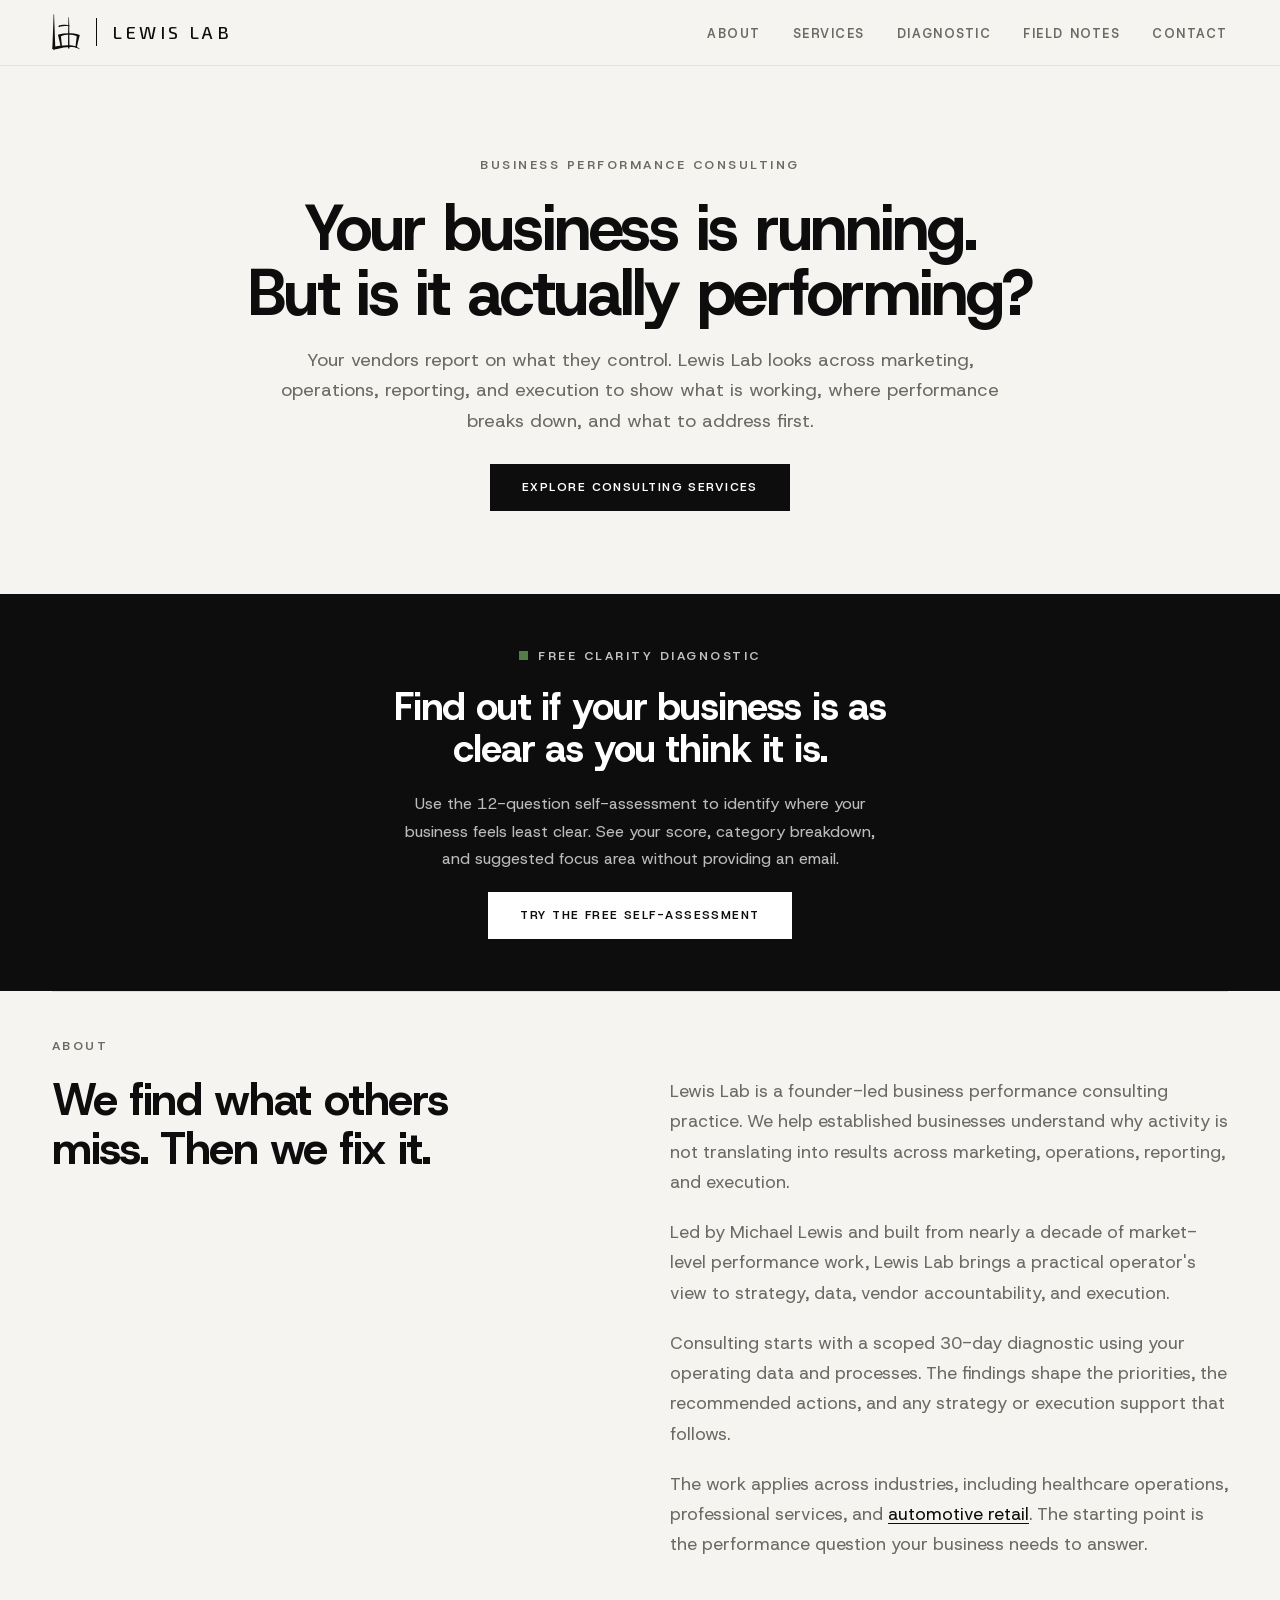
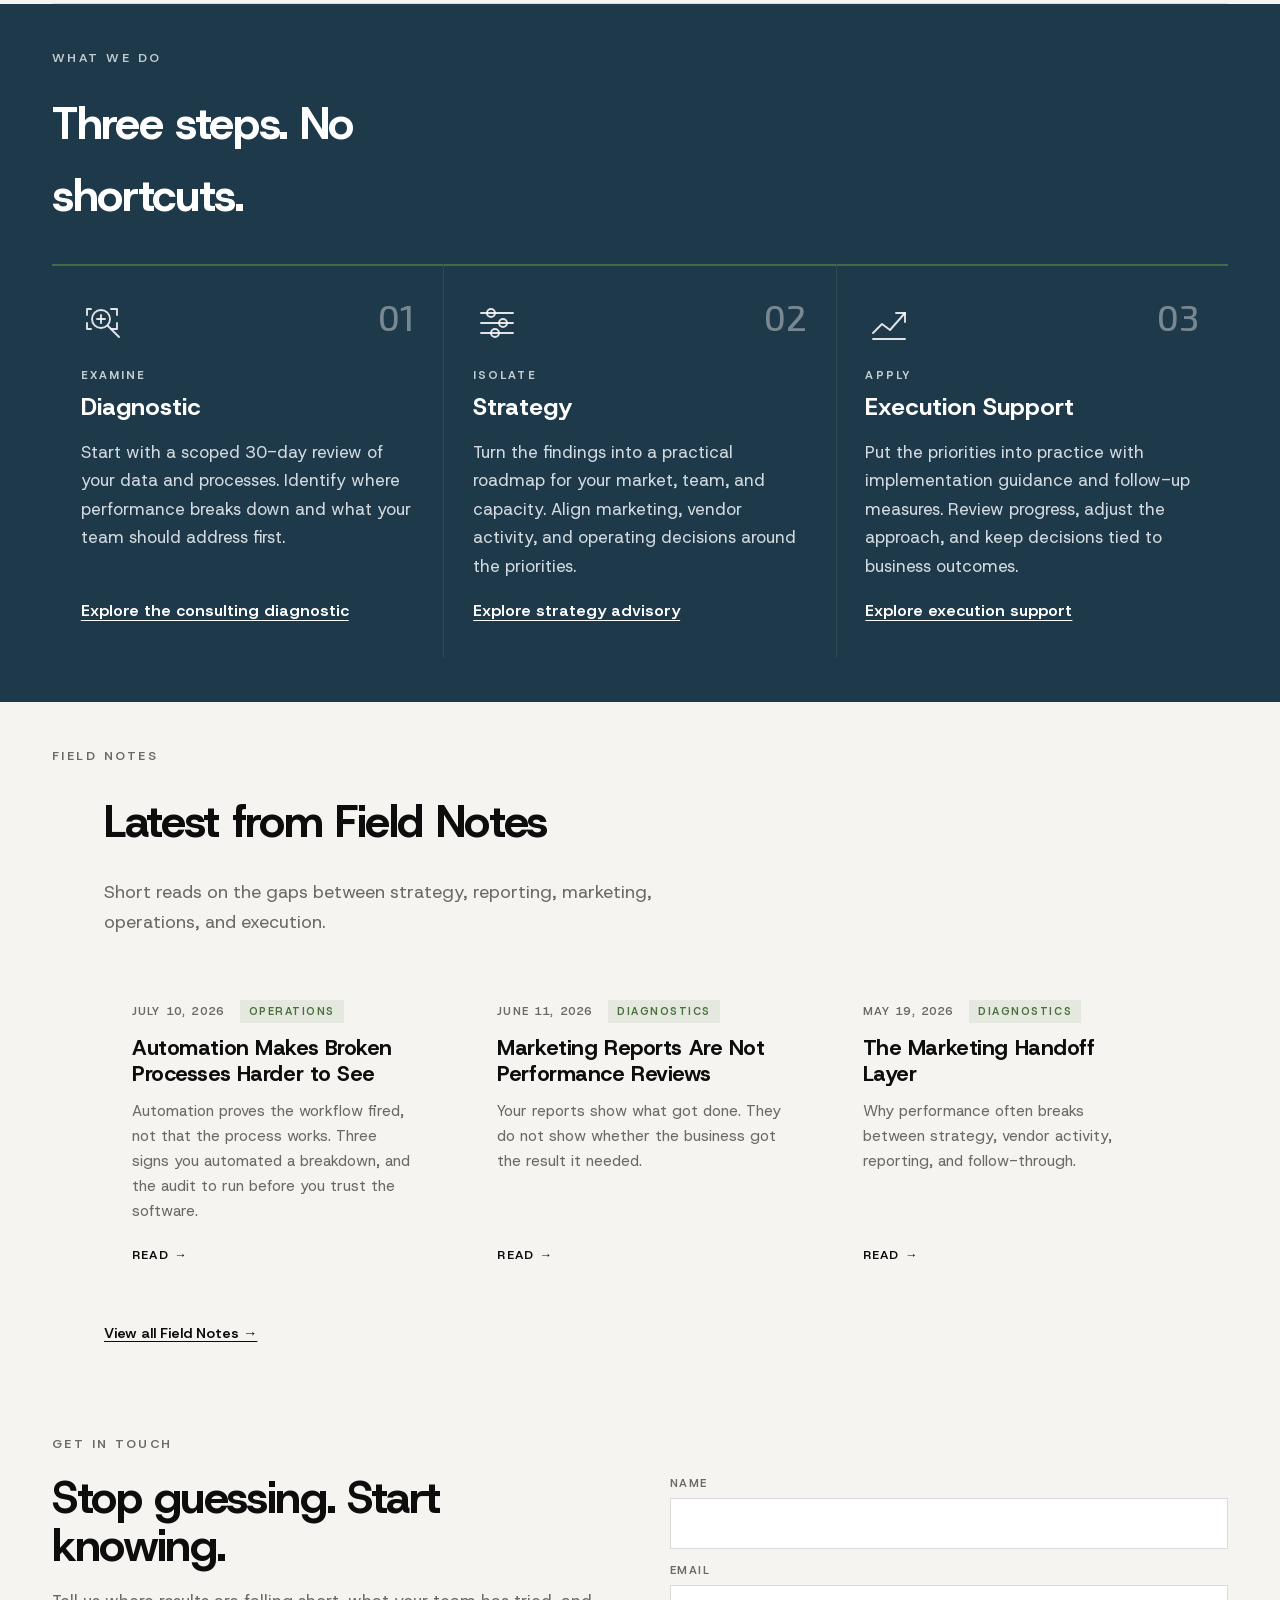
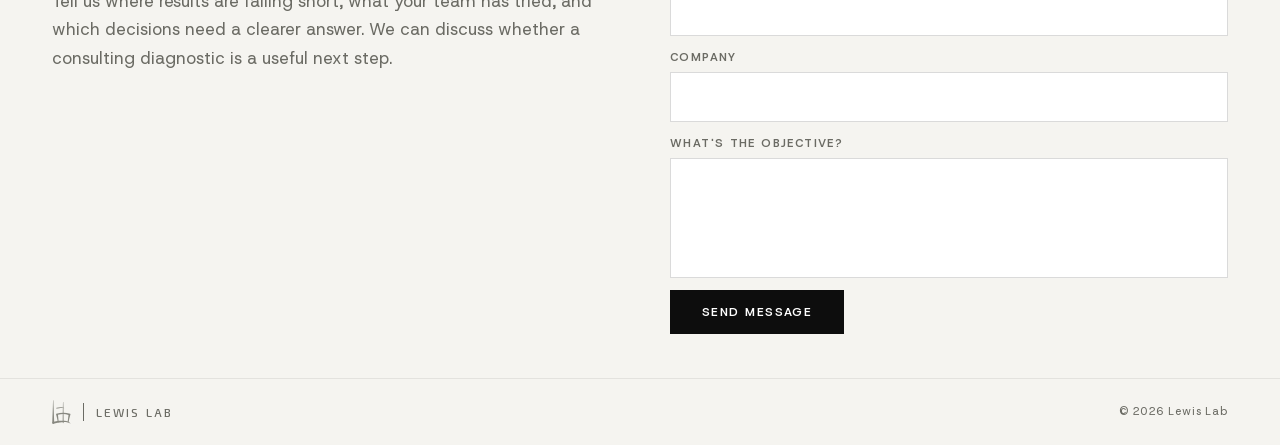
==== commit 93ae8d27: "Publish approved consulting pages and site quality fixes" ====
--- a/index.html
+++ b/index.html
@@ -12,14 +12,14 @@
   <meta charset="UTF-8" />
   <meta name="viewport" content="width=device-width, initial-scale=1.0" />
 
-  <title>Lewis Lab | Performance Diagnostic Advisory</title>
+  <title>Business Performance Consulting | Lewis Lab</title>
   <link rel="canonical" href="https://www.lewislab.io/" />
   <link rel="icon" type="image/png" href="favicon.png" />
   <link rel="apple-touch-icon" href="apple-touch-icon.png" />
-  <meta name="description" content="Lewis Lab is a performance diagnostic and advisory practice for multi-location businesses and dealer groups. We find what is limiting results, then help fix it." />
-
-  <meta property="og:title" content="Lewis Lab" />
-  <meta property="og:description" content="A sharper layer between vendor reports and real business performance." />
+  <meta name="description" content="Business performance consulting across marketing, operations, reporting, and execution. Find what is limiting results and turn the findings into focused action." />
+
+  <meta property="og:title" content="Business Performance Consulting | Lewis Lab" />
+  <meta property="og:description" content="Business performance consulting across marketing, operations, reporting, and execution. Find what is limiting results and turn the findings into focused action." />
   <meta property="og:type" content="website" />
   <meta property="og:url" content="https://www.lewislab.io/" />
   <meta property="og:site_name" content="Lewis Lab" />
@@ -28,12 +28,13 @@
   <meta property="og:image:height" content="630" />
 
   <meta name="twitter:card" content="summary_large_image" />
-  <meta name="twitter:title" content="Lewis Lab" />
-  <meta name="twitter:description" content="A sharper layer between vendor reports and real business performance." />
+  <meta name="twitter:title" content="Business Performance Consulting | Lewis Lab" />
+  <meta name="twitter:description" content="Business performance consulting across marketing, operations, reporting, and execution. Find what is limiting results and turn the findings into focused action." />
   <meta name="twitter:image" content="https://www.lewislab.io/og-image.png" />
 
   <link rel="preload" href="/assets/fonts/host-grotesk-latin-v5.woff2" as="font" type="font/woff2" crossorigin />
   <link rel="stylesheet" href="styles.css" />
+  <link rel="stylesheet" href="consulting.css" />
 
   <script type="application/ld+json">
   {
@@ -48,7 +49,7 @@
           "@type": "ImageObject",
           "url": "https://www.lewislab.io/og-image.png"
         },
-        "description": "Lewis Lab is a performance diagnostic advisory practice. We help businesses identify what is driving or limiting outcomes across strategy, marketing, operations, and commercial performance, and support execution once the priorities are clear.",
+        "description": "Lewis Lab is a business performance consulting practice. We help businesses identify what is driving or limiting outcomes across strategy, marketing, operations, and commercial performance, and support execution once the priorities are clear.",
         "knowsAbout": [
           "Business performance diagnostics",
           "Marketing performance",
@@ -106,8 +107,8 @@
         "@type": "WebPage",
         "@id": "https://www.lewislab.io/#webpage",
         "url": "https://www.lewislab.io/",
-        "name": "Lewis Lab | Performance Diagnostic Advisory",
-        "description": "Lewis Lab is a performance diagnostic advisory practice. We help businesses identify what is driving or limiting outcomes across strategy, marketing, operations, and commercial performance.",
+        "name": "Business Performance Consulting | Lewis Lab",
+        "description": "Business performance consulting across marketing, operations, reporting, and execution. Find what is limiting results and turn the findings into focused action.",
         "isPartOf": {
           "@id": "https://www.lewislab.io/#website"
         },
@@ -119,7 +120,8 @@
   }
   </script>
 </head>
-<body>
+<body class="home-page">
+  <a class="skip-link" href="#main-content">Skip to content</a>
 
   <nav aria-label="Primary navigation">
     <a class="nav-logo" href="/">
@@ -143,8 +145,9 @@
     </ul>
   </nav>
 
-  <main>
+  <main id="main-content" tabindex="-1">
     <section class="hero" aria-labelledby="hero-heading">
+      <p class="section-label">Business performance consulting</p>
       <h1 class="hero-headline" id="hero-heading">
           <span class="desktop-line">Your business is running.</span>
           <span class="desktop-line">But is it actually performing?</span>
@@ -154,19 +157,21 @@
           <span class="mobile-line hero-question">But is it actually</span>
           <span class="mobile-line">performing?</span>
       </h1>
-      <p class="hero-sub">Your vendors report on what they control. Lewis Lab looks at everything. We identify what is working, what is noise, and what is quietly costing you.</p>
+      <p class="hero-sub">Your vendors report on what they control. Lewis Lab looks across marketing, operations, reporting, and execution to show what is working, where performance breaks down, and what to address first.</p>
+      <div class="consulting-actions">
+        <a class="hero-cta" href="services.html">Explore consulting services</a>
+      </div>
     </section>
 
     <section class="diagnostic-feature" aria-labelledby="homepage-diagnostic-heading">
       <div class="diagnostic-feature-inner">
         <div>
-          <p class="section-label">Clarity Diagnostic</p>
+          <p class="section-label">Free Clarity Diagnostic</p>
           <h2 class="diagnostic-feature-heading" id="homepage-diagnostic-heading">Find out if your business is as clear as you think it is.</h2>
-          <p class="diagnostic-feature-body">Answer 12 questions and get a clarity score, category breakdown, weakest area, and recommended focus area. No email required to see the result.</p>
+          <p class="diagnostic-feature-body">Use the 12-question self-assessment to identify where your business feels least clear. See your score, category breakdown, and suggested focus area without providing an email.</p>
         </div>
         <div class="diagnostic-feature-cta-col">
-          <a class="hero-cta" href="diagnostic.html">Run the Diagnostic</a>
-          <span class="diagnostic-feature-note">The result is yours either way.</span>
+          <a class="hero-cta" href="diagnostic.html">Try the free self-assessment</a>
         </div>
       </div>
     </section>
@@ -178,10 +183,10 @@
       <div class="about-grid">
         <h2 class="about-heading" id="about-heading">We find what others miss. Then we fix it.</h2>
         <div class="about-body">
-          <p>Lewis Lab is an advisory practice built around diagnosis, clarity, and practical improvement. We help businesses pressure-test performance across marketing, operations, reporting, and execution, then turn the findings into focused action.</p>
-          <p>Built from nearly a decade of market-level performance work, Lewis Lab brings a practical operator's view to strategy, data, vendor accountability, and execution.</p>
-          <p>The work starts with observation. We look at what is actually happening across your operation, your market, and your data. Then we help identify what matters, what needs to change, and what should happen next.</p>
-          <p>For dealer owners and group operators, explore our <a class="context-link" href="dealership-consulting.html">dealership consulting</a> work across lead conversion, inventory, reporting, and execution.</p>
+          <p>Lewis Lab is a founder-led business performance consulting practice. We help established businesses understand why activity is not translating into results across marketing, operations, reporting, and execution.</p>
+          <p>Led by Michael Lewis and built from nearly a decade of market-level performance work, Lewis Lab brings a practical operator's view to strategy, data, vendor accountability, and execution.</p>
+          <p>Consulting starts with a scoped 30-day diagnostic using your operating data and processes. The findings shape the priorities, the recommended actions, and any strategy or execution support that follows.</p>
+          <p>The work applies across industries, including healthcare operations, professional services, and <a class="context-link" href="dealership-consulting.html">automotive retail</a>. The starting point is the performance question your business needs to answer.</p>
         </div>
       </div>
     </section>
@@ -211,7 +216,8 @@
             </div>
             <p class="service-method reveal-piece">Examine</p>
             <h3 class="service-title reveal-piece">Diagnostic</h3>
-            <p class="service-desc reveal-piece">We review your data, marketing, operations, and reporting to separate performance from noise. You get a clear read on where things stand, what is creating friction, and what to address first.</p>
+            <p class="service-desc reveal-piece">Start with a scoped 30-day review of your data and processes. Identify where performance breaks down and what your team should address first.</p>
+            <a class="service-detail-link" href="services.html#diagnostic">Explore the consulting diagnostic</a>
           </article>
 
           <article class="service-card reveal">
@@ -230,7 +236,8 @@
             </div>
             <p class="service-method reveal-piece">Isolate</p>
             <h3 class="service-title reveal-piece">Strategy</h3>
-            <p class="service-desc reveal-piece">Built for your specific situation. No generic playbooks. We identify the leverage points that matter and build a roadmap around your market, your team, and your execution capacity.</p>
+            <p class="service-desc reveal-piece">Turn the findings into a practical roadmap for your market, team, and capacity. Align marketing, vendor activity, and operating decisions around the priorities.</p>
+            <a class="service-detail-link" href="services.html#strategy">Explore strategy advisory</a>
           </article>
 
           <article class="service-card reveal">
@@ -246,7 +253,8 @@
             </div>
             <p class="service-method reveal-piece">Apply</p>
             <h3 class="service-title reveal-piece">Execution Support</h3>
-            <p class="service-desc reveal-piece">We stay close to the work. Lewis Lab tracks progress, pressure-tests decisions, adjusts the approach, and helps keep the work tied to measurable outcomes.</p>
+            <p class="service-desc reveal-piece">Put the priorities into practice with implementation guidance and follow-up measures. Review progress, adjust the approach, and keep decisions tied to business outcomes.</p>
+            <a class="service-detail-link" href="services.html#execution">Explore execution support</a>
           </article>
         </div>
       </div>
@@ -297,9 +305,12 @@
     </section>
 
     <section class="section" id="contact" aria-labelledby="contact-heading">
-      <p class="section-label">Contact</p>
+      <p class="section-label">Get in Touch</p>
       <div class="contact-grid contact-reveal">
-        <h2 class="contact-heading" id="contact-heading">Stop guessing. Start knowing.</h2>
+        <div>
+          <h2 class="contact-heading" id="contact-heading">Stop guessing. Start knowing.</h2>
+          <p class="contact-sub">Tell us where results are falling short, what your team has tried, and which decisions need a clearer answer. We can discuss whether a consulting diagnostic is a useful next step.</p>
+        </div>
         <form class="contact-form" action="https://api.web3forms.com/submit" method="POST">
           <input type="hidden" name="access_key" value="22defc91-7e99-48cc-9825-85feae08815f">
           <input type="hidden" name="subject" value="New Lewis Lab inquiry">
@@ -347,19 +358,6 @@
   </footer>
 
   <script>
-    const revealItems = document.querySelectorAll('.reveal, .services-intro-reveal, .contact-reveal');
-
-    const revealObserver = new IntersectionObserver((entries) => {
-      entries.forEach((entry) => {
-        if (entry.isIntersecting) {
-          entry.target.classList.add('is-visible');
-          revealObserver.unobserve(entry.target);
-        }
-      });
-    }, { threshold: 0.12 });
-
-    revealItems.forEach((item) => revealObserver.observe(item));
-
     // GA4: lead_submit_home
     (function() {
       function fireEvent(name, params) {
--- a/styles.css
+++ b/styles.css
@@ -35,6 +35,7 @@
 :root {
   --ink:       #0D0D0D;
   --moss:      #527D45;
+  --moss-text: #496F3D;
   --prussian:  #1E3A4A;
   --parchment: #F5F4F0;
   --stone:     #6B6B64;
@@ -154,8 +155,8 @@
   transform: scaleX(1);
 }
 
-.nav-links a[aria-current="page"] { color: var(--ink); }
-.nav-links a[aria-current="page"]::after { transform: scaleX(1); }
+.nav-links a:is([aria-current="page"], [aria-current="true"]) { color: var(--ink); }
+.nav-links a:is([aria-current="page"], [aria-current="true"])::after { transform: scaleX(1); }
 
 /* Desktop: About is visible */
 .mobile-hide { display: inline; }
@@ -222,7 +223,7 @@
   text-underline-offset: 0.2em;
 }
 
-.context-link:hover { color: var(--moss); }
+.context-link:hover { color: var(--moss-text); }
 
 .section-label {
   font-family: var(--body);
@@ -565,7 +566,7 @@
   font-weight: 600;
   letter-spacing: 0.14em;
   text-transform: uppercase;
-  color: var(--moss);
+  color: var(--moss-text);
   background: rgba(82,125,69,0.1);
   padding: 0.2rem 0.55rem;
 }
@@ -673,7 +674,7 @@
 }
 
 .post-body a:not(.post-cta) {
-  color: var(--moss);
+  color: var(--moss-text);
   text-decoration: underline;
   text-decoration-thickness: 1px;
   text-underline-offset: 0.16em;
@@ -692,8 +693,8 @@
 
 .post-body a[target="_blank"]:not(.post-cta):hover,
 .post-body a[target="_blank"]:not(.post-cta):focus {
-  color: var(--moss);
-  text-decoration-color: var(--moss);
+  color: var(--moss-text);
+  text-decoration-color: var(--moss-text);
 }
 
 .post-body .post-cta {
@@ -822,7 +823,7 @@
   text-underline-offset: 0.18em;
 }
 
-.source-note a:hover { color: var(--moss); }
+.source-note a:hover { color: var(--moss-text); }
 
 .back-link {
   display: block;
@@ -920,7 +921,7 @@
   }
 
   .post-read-more {
-    color: var(--moss);
+    color: var(--moss-text);
   }
 
   .post-header {
@@ -1135,7 +1136,7 @@
   font-family: var(--wordmark);
   font-size: 2.25rem;
   font-weight: 500;
-  color: rgba(255,255,255,0.12);
+  color: rgba(255,255,255,0.40);
   line-height: 1;
   margin-bottom: 0;
 }
@@ -1283,7 +1284,7 @@
   line-height: 1.1;
   letter-spacing: -0.03em;
   color: var(--white);
-  margin-bottom: 0;
+  margin-bottom: 1.25rem;
   max-width: 20ch;
   margin-left: auto;
   margin-right: auto;
@@ -1437,3 +1438,30 @@
   text-decoration: underline;
   text-underline-offset: 3px;
 }
+
+/* Shared keyboard navigation and motion preferences. */
+.skip-link {
+  position: fixed;
+  top: 0.75rem;
+  left: 1rem;
+  z-index: 1000;
+  padding: 0.75rem 1rem;
+  color: var(--white);
+  background: var(--ink);
+  transform: translateY(-200%);
+}
+.skip-link:focus { transform: none; }
+
+main:focus { outline: none; }
+@media (prefers-reduced-motion: reduce) {
+  html { scroll-behavior: auto; }
+  *, *::before, *::after {
+    animation: none !important;
+    transition: none !important;
+    scroll-behavior: auto !important;
+  }
+  :is(.reveal, .reveal-piece, .contact-reveal, .services-intro-reveal) {
+    opacity: 1;
+    transform: none;
+  }
+}
--- a/consulting.css
+++ b/consulting.css
@@ -0,0 +1,146 @@
+/* Styles for the home and services pages. */
+.home-page :focus-visible,
+.services-page :focus-visible {
+  outline: 3px solid currentColor;
+  outline-offset: 4px;
+}
+.home-page main:focus,
+.services-page main:focus { outline: none; }
+.home-page :is(.reveal, .reveal-piece, .services-intro-reveal, .contact-reveal),
+.services-page :is(.reveal, .contact-reveal, .problem-card) {
+  opacity: 1;
+  transform: none;
+}
+.consulting-actions {
+  display: flex;
+  align-items: center;
+  flex-wrap: wrap;
+  gap: 1rem 1.75rem;
+}
+.home-page .hero .consulting-actions { justify-content: center; }
+.consulting-actions :is(.hero-cta, .page-hero-cta) {
+  white-space: normal;
+  text-align: center;
+  min-height: 44px;
+}
+.consulting-secondary,
+.consulting-actions .context-link {
+  display: inline-flex;
+  align-items: center;
+  min-height: 44px;
+  font-size: 1rem;
+  font-weight: 600;
+  color: var(--ink);
+  text-underline-offset: 0.25em;
+}
+.consulting-secondary:hover,
+.consulting-actions .context-link:hover { color: var(--moss-text); }
+.home-page .hero .section-label { margin-bottom: 1.25rem; }
+.home-page .service-card {
+  display: flex;
+  flex-direction: column;
+}
+.home-page .service-desc { color: #D2DADF; }
+.home-page .services .section-label,
+.home-page .service-method { color: #C1CCD2; }
+.home-page .service-detail-link {
+  display: inline-flex;
+  align-items: center;
+  min-height: 44px;
+  align-self: flex-start;
+  padding-top: 1rem;
+  margin-top: auto;
+  color: var(--white);
+  font-size: 1rem;
+  font-weight: 600;
+  text-underline-offset: 0.25em;
+}
+.consulting-offer-grid {
+  display: grid;
+  grid-template-columns: repeat(3, minmax(0, 1fr));
+  gap: 1.5rem;
+  margin-top: 2rem;
+}
+.consulting-offer {
+  display: flex;
+  flex-direction: column;
+  padding: 1.5rem;
+  border-top: 3px solid var(--moss);
+  background: var(--white);
+  scroll-margin-top: 6rem;
+}
+.consulting-offer-label {
+  font-size: 0.85rem;
+  font-weight: 600;
+  color: var(--stone);
+  margin-bottom: 1rem;
+}
+.consulting-offer h3 {
+  font-size: 1.45rem;
+  line-height: 1.2;
+  letter-spacing: -0.02em;
+  margin-bottom: 1rem;
+}
+.consulting-offer p:not(.consulting-offer-label) {
+  font-size: 1rem;
+  line-height: 1.7;
+  color: var(--stone);
+  margin-bottom: 1rem;
+}
+.consulting-offer > p:last-child { margin-bottom: 0; }
+.consulting-offer strong { color: var(--ink); }
+.consulting-offer a {
+  display: inline-flex;
+  align-items: center;
+  min-height: 44px;
+  align-self: flex-start;
+  margin-top: auto;
+  font-size: 1rem;
+  font-weight: 600;
+}
+.services-page .consulting-offers .sp-heading-wide { max-width: 28ch; }
+.services-page .consulting-offers .sp-body-note { max-width: 80ch; }
+.services-page .sp-intro:not(:last-of-type) { margin-bottom: 1.25rem; }
+.services-page .problems-section .section-label { color: #C1CCD2; }
+.services-page .problem-text { color: #D2DADF; }
+.services-page .faq-section { max-width: 52rem; }
+.consulting-faq { border-bottom: 1px solid rgba(13,13,13,0.15); }
+.consulting-faq summary {
+  padding: 1.25rem 0;
+  font-size: 1.05rem;
+  font-weight: 600;
+  line-height: 1.5;
+  cursor: pointer;
+}
+.consulting-faq summary::marker { color: var(--moss); }
+.consulting-faq p {
+  padding: 0 0 1.5rem;
+  color: var(--stone);
+  font-size: 1rem;
+  line-height: 1.75;
+}
+@media (min-width: 769px) {
+  .home-page .hero { padding-top: 8rem; padding-bottom: 3.5rem; }
+  .home-page .hero-headline { max-width: 66rem; }
+  .home-page .hero-sub { max-width: 63ch; }
+}
+@media (max-width: 1000px) and (min-width: 769px) {
+  .consulting-offer-grid { gap: 1rem; }
+  .consulting-offer { padding: 1.25rem; }
+}
+@media (max-width: 768px) {
+  .home-page .hero .consulting-actions { justify-content: flex-start; }
+  .home-page .hero .hero-cta { margin: 0; }
+  .consulting-offer-grid { grid-template-columns: 1fr; }
+  .consulting-offer { scroll-margin-top: 8rem; }
+  .consulting-actions { gap: 0.5rem 1.25rem; }
+  .home-page .diagnostic-feature .hero-cta { white-space: normal; }
+}
+@media (prefers-reduced-motion: reduce) {
+  html { scroll-behavior: auto; }
+  .home-page *, .services-page * {
+    animation: none !important;
+    transition: none !important;
+    scroll-behavior: auto !important;
+  }
+}
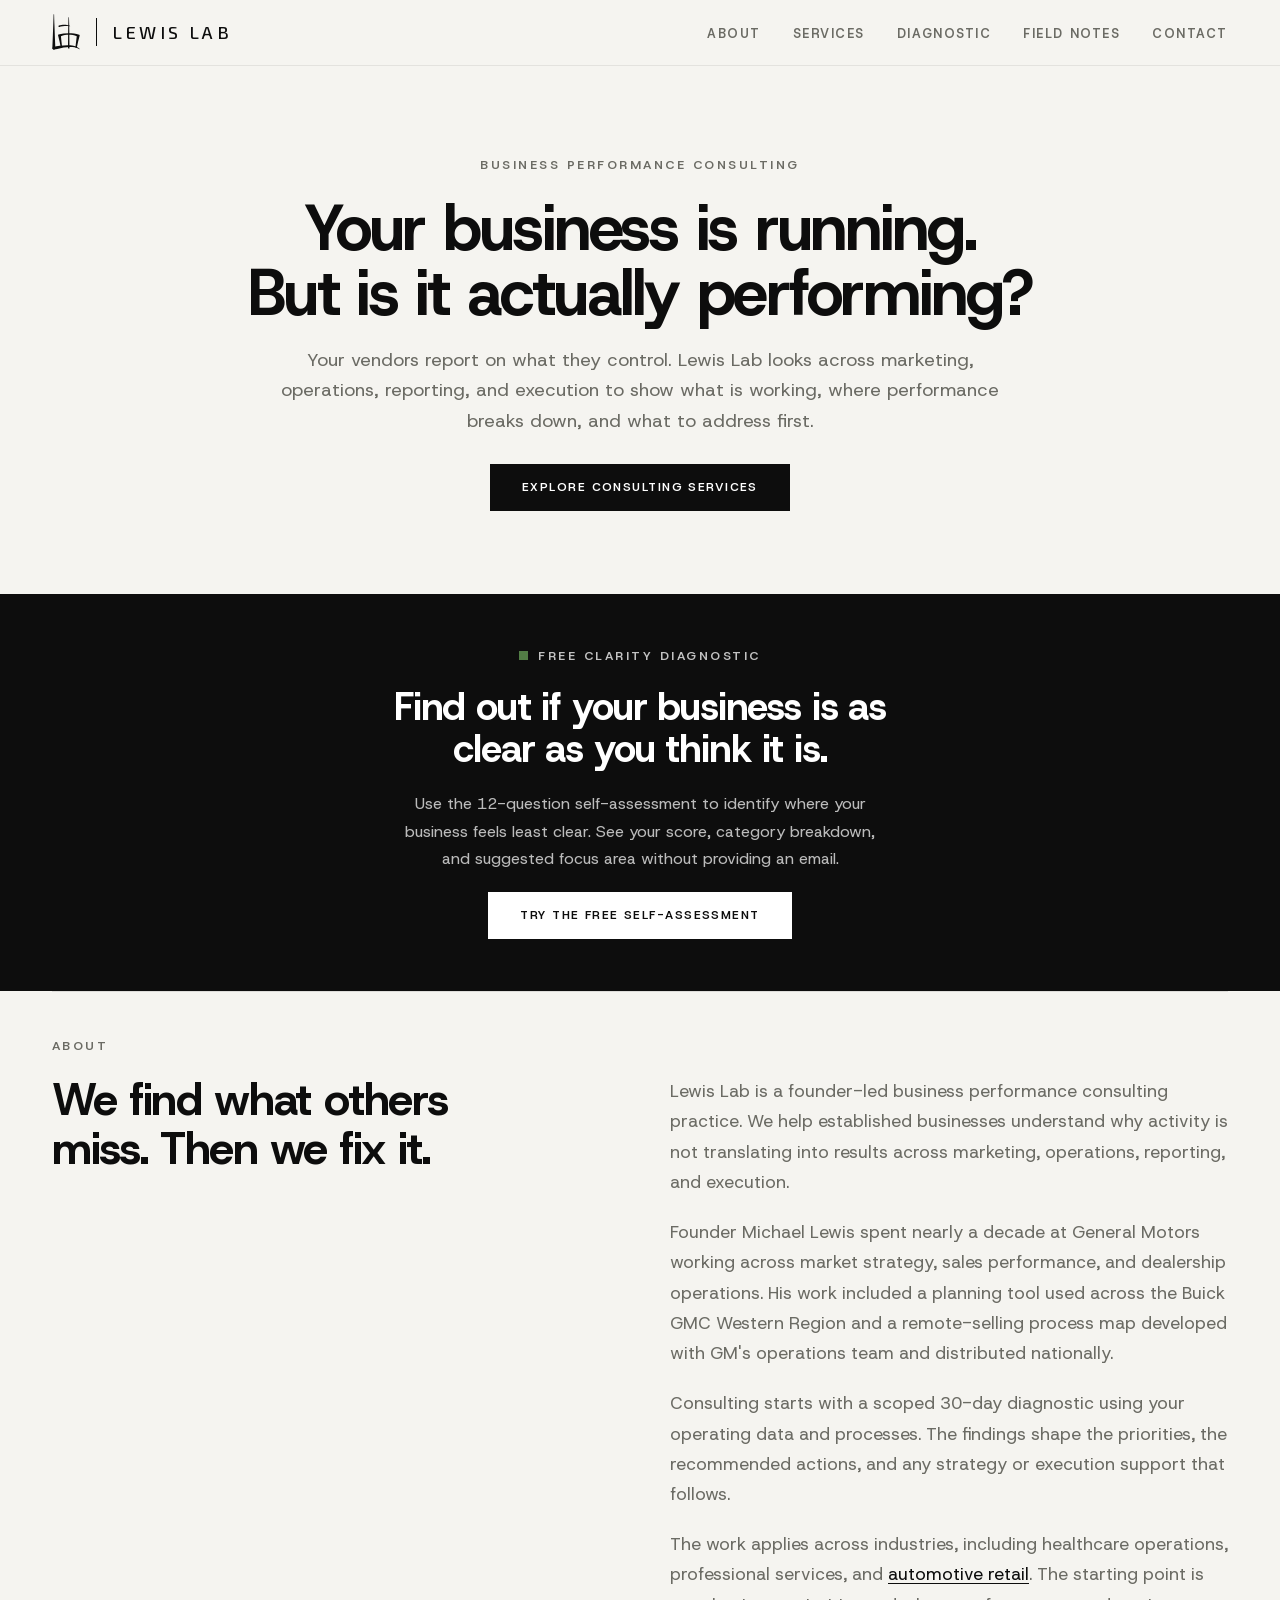
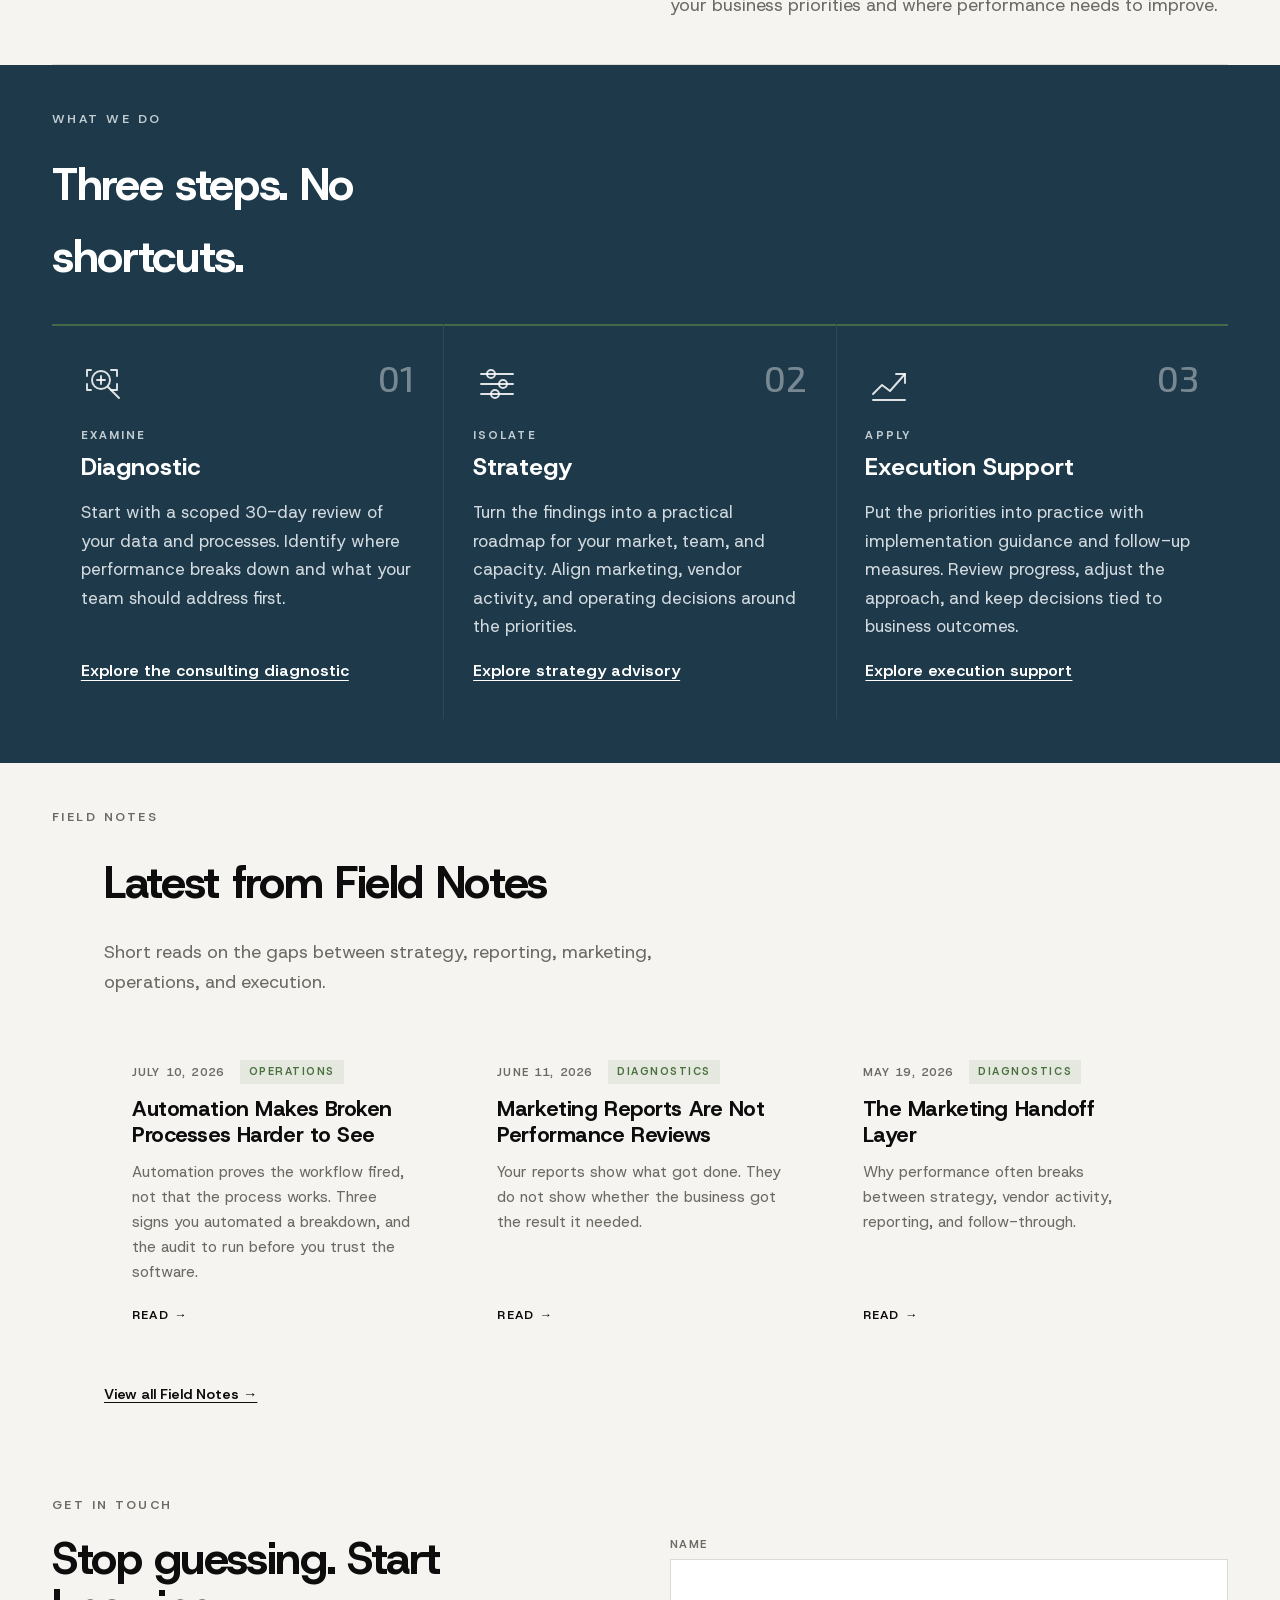
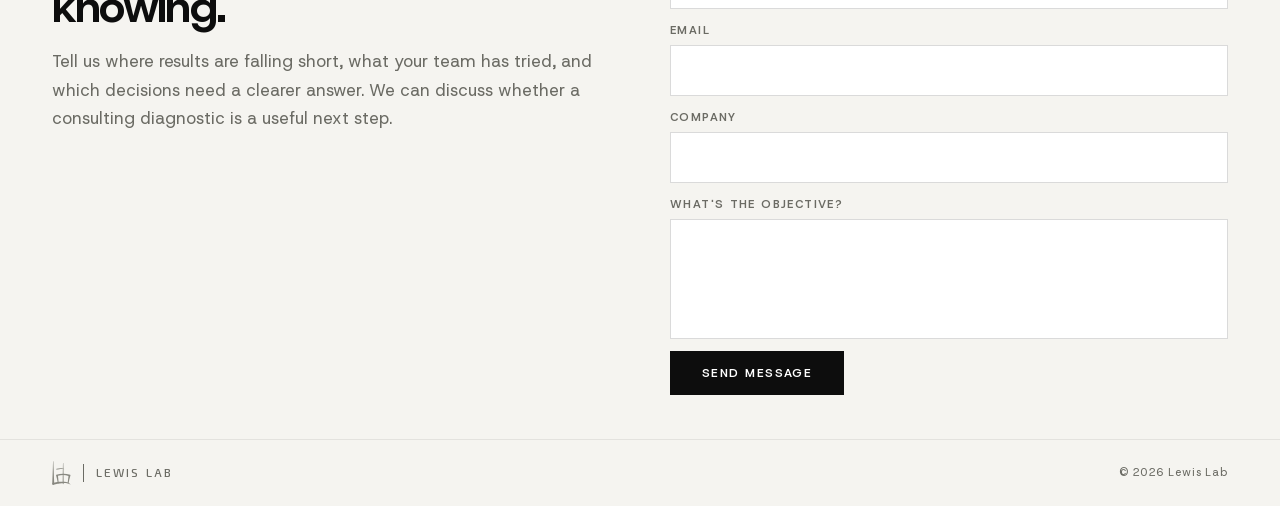
==== commit bdf67309: "Refine dealership consulting offer and GM experience" ====
--- a/index.html
+++ b/index.html
@@ -184,9 +184,9 @@
         <h2 class="about-heading" id="about-heading">We find what others miss. Then we fix it.</h2>
         <div class="about-body">
           <p>Lewis Lab is a founder-led business performance consulting practice. We help established businesses understand why activity is not translating into results across marketing, operations, reporting, and execution.</p>
-          <p>Led by Michael Lewis and built from nearly a decade of market-level performance work, Lewis Lab brings a practical operator's view to strategy, data, vendor accountability, and execution.</p>
+          <p>Founder Michael Lewis spent nearly a decade at General Motors working across market strategy, sales performance, and dealership operations. His work included a planning tool used across the Buick GMC Western Region and a remote-selling process map developed with GM's operations team and distributed nationally.</p>
           <p>Consulting starts with a scoped 30-day diagnostic using your operating data and processes. The findings shape the priorities, the recommended actions, and any strategy or execution support that follows.</p>
-          <p>The work applies across industries, including healthcare operations, professional services, and <a class="context-link" href="dealership-consulting.html">automotive retail</a>. The starting point is the performance question your business needs to answer.</p>
+          <p>The work applies across industries, including healthcare operations, professional services, and <a class="context-link" href="dealership-consulting.html">automotive retail</a>. The starting point is your business priorities and where performance needs to improve.</p>
         </div>
       </div>
     </section>
